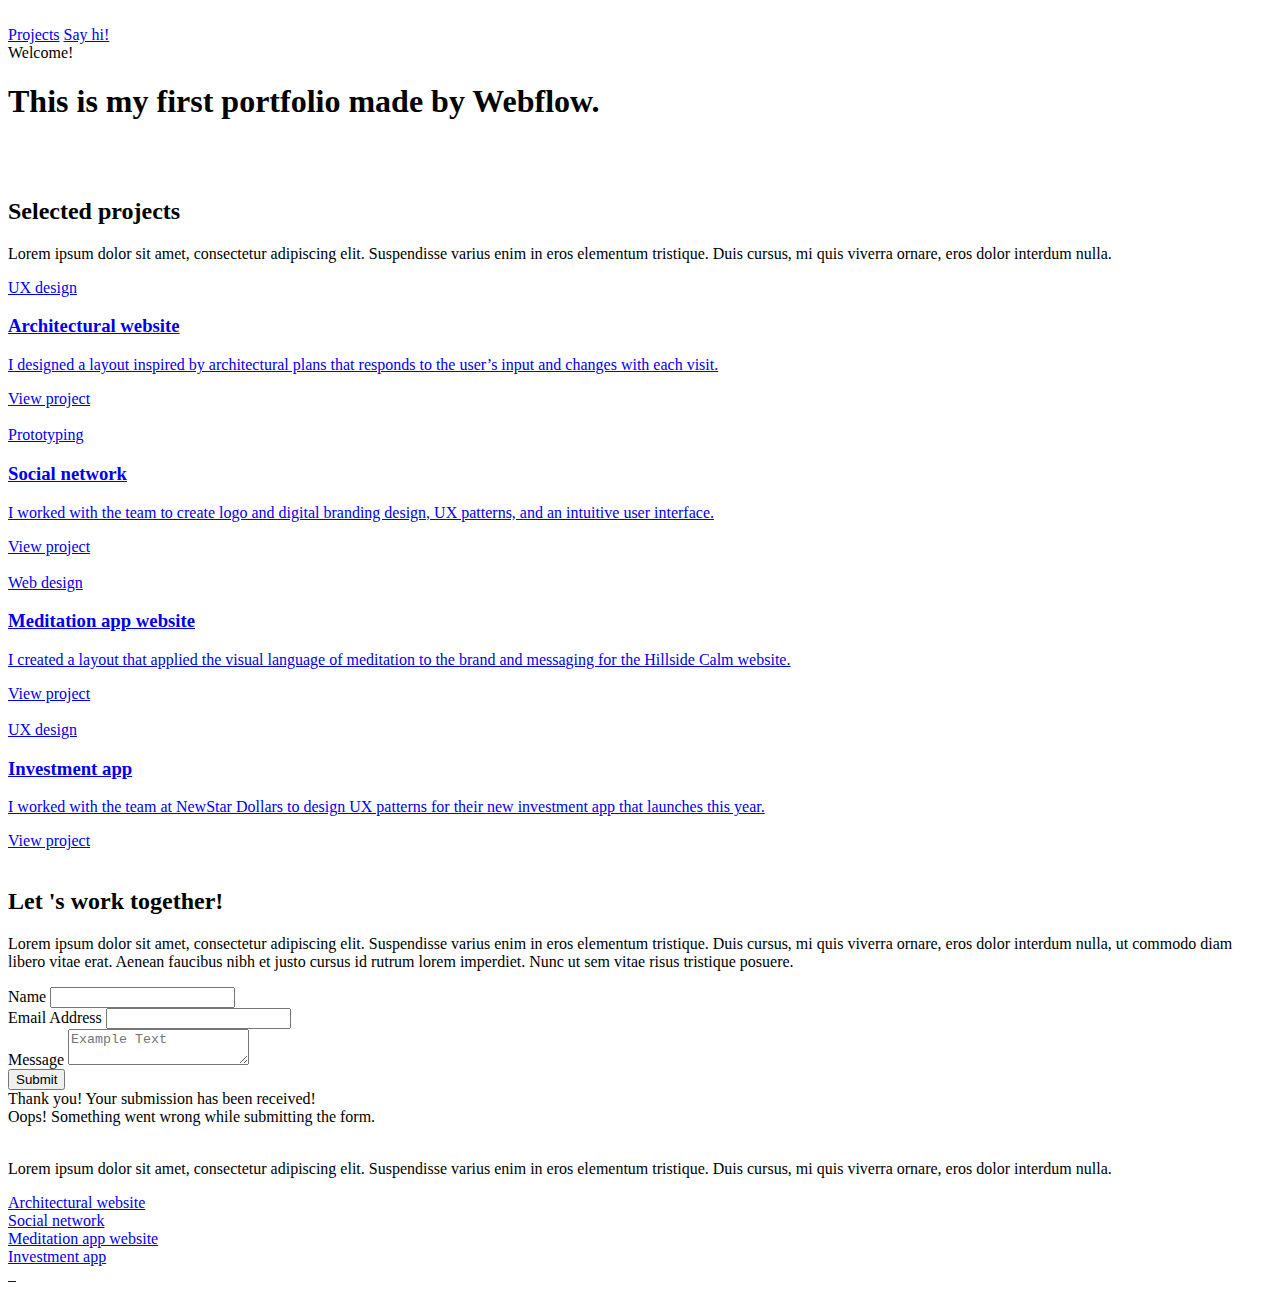
==== public/index.html @ f9d641cd "first commit" ====
<!DOCTYPE html>
<!-- This site was created in Webflow. http://www.webflow.com -->
<!-- Last Published: Mon Apr 04 2022 18:21:02 GMT+0000 (Coordinated Universal Time) -->
<html data-wf-domain="21-day-portfolio-704898.webflow.io" data-wf-page="6244134f34317f687588bbc0" data-wf-site="6244134f34317f781e88bbbf" data-wf-status="1">
    <head>
        <meta charset="utf-8"/>
        <title>21 Day Portfolio</title>
        <meta content="This is a course from webflow university. Follow the course step by step. I really enjoy it!" name="description"/>
        <meta content="Meet me on social media" property="og:title"/>
        <meta content="This is a course from webflow university. Follow the course step by step. I really enjoy it!" property="og:description"/>
        <meta content="https://uploads-ssl.webflow.com/6244134f34317f781e88bbbf/6244138fc3e6aafd647d32f5_Hero-background.jpg" property="og:image"/>
        <meta content="Meet me on social media" property="twitter:title"/>
        <meta content="This is a course from webflow university. Follow the course step by step. I really enjoy it!" property="twitter:description"/>
        <meta content="https://uploads-ssl.webflow.com/6244134f34317f781e88bbbf/6244138fc3e6aafd647d32f5_Hero-background.jpg" property="twitter:image"/>
        <meta property="og:type" content="website"/>
        <meta content="summary_large_image" name="twitter:card"/>
        <meta content="width=device-width, initial-scale=1" name="viewport"/>
        <meta content="Webflow" name="generator"/>
        <link href="/css/styles.css" rel="stylesheet" type="text/css"/>
        <style>
            @media (min-width: 992px) {
                html.w-mod-js:not(.w-mod-ix) [data-w-id="64c4be9e-defa-1576-dc4d-13d8771ddc76"] {
                    opacity:0;
                }
            }
        </style>
        <script src="https://ajax.googleapis.com/ajax/libs/webfont/1.6.26/webfont.js" type="text/javascript"></script>
        <script type="text/javascript">
            WebFont.load({
                google: {
                    families: ["Inter:regular,600", "DM Serif Display:regular"]
                }
            });
        </script>
        <!--[if lt IE 9]><script src="https://cdnjs.cloudflare.com/ajax/libs/html5shiv/3.7.3/html5shiv.min.js" type="text/javascript"></script><![endif]-->
        <script type="text/javascript">
            !function(o, c) {
                var n = c.documentElement
                  , t = " w-mod-";
                n.className += t + "js",
                ("ontouchstart"in o || o.DocumentTouch && c instanceof DocumentTouch) && (n.className += t + "touch")
            }(window, document);
        </script>
        <link href="https://uploads-ssl.webflow.com/img/favicon.ico" rel="shortcut icon" type="image/x-icon"/>
        <link href="https://uploads-ssl.webflow.com/img/webclip.png" rel="apple-touch-icon"/>
        <script src="https://www.google.com/recaptcha/api.js" type="text/javascript"></script>
    </head>
    <body>
        <div data-animation="default" data-collapse="medium" data-duration="400" data-easing="ease" data-easing2="ease" role="banner" class="navbar w-nav">
            <div class="container w-container">
                <a href="#" class="brand w-nav-brand">
                    <img src="https://uploads-ssl.webflow.com/6244134f34317f781e88bbbf/6244138e6c08569d4aad7744_Dark%20logo.svg" loading="lazy" width="217" alt="" class="image-3"/>
                </a>
                <nav role="navigation" class="w-nav-menu">
                    <a href="#" class="nav-link w-nav-link">Projects</a>
                    <a href="#" class="nav-link button w-nav-link">Say hi!</a>
                </nav>
                <div class="menu-button w-nav-button">
                    <div class="w-icon-nav-menu"></div>
                </div>
            </div>
        </div>
        <div class="section wf-section">
            <div class="container w-container">
                <div class="text-block">Welcome!</div>
                <h1 class="heading">This is my first portfolio made by Webflow.</h1>
            </div>
            <div class="hero-camera">
                <div data-w-id="730c3bde-afc6-1e94-e3d4-7207562e941e" style="opacity:0" class="w-layout-grid hero-image-grid">
                    <img src="https://uploads-ssl.webflow.com/6244134f34317f781e88bbbf/6246e8b02a161160a86096e0_Stockholm.jpg" loading="lazy" id="w-node-a625810f-fdd0-abf7-12ef-d1b603b04f49-7588bbc0" sizes="(max-width: 2567px) 100vw, 2567px" srcset="https://uploads-ssl.webflow.com/6244134f34317f781e88bbbf/6246e8b02a161160a86096e0_Stockholm-p-500.jpeg 500w, https://uploads-ssl.webflow.com/6244134f34317f781e88bbbf/6246e8b02a161160a86096e0_Stockholm-p-800.jpeg 800w, https://uploads-ssl.webflow.com/6244134f34317f781e88bbbf/6246e8b02a161160a86096e0_Stockholm-p-1600.jpeg 1600w, https://uploads-ssl.webflow.com/6244134f34317f781e88bbbf/6246e8b02a161160a86096e0_Stockholm.jpg 2567w" alt="" class="hero-image"/>
                    <img src="https://uploads-ssl.webflow.com/6244134f34317f781e88bbbf/6246e8af7d986d7de0883a15_Creative.jpg" loading="lazy" id="w-node-_689d2b1c-d79a-daf3-ef1f-efa37b95be88-7588bbc0" sizes="(max-width: 2567px) 100vw, 2567px" srcset="https://uploads-ssl.webflow.com/6244134f34317f781e88bbbf/6246e8af7d986d7de0883a15_Creative-p-800.jpeg 800w, https://uploads-ssl.webflow.com/6244134f34317f781e88bbbf/6246e8af7d986d7de0883a15_Creative-p-1600.jpeg 1600w, https://uploads-ssl.webflow.com/6244134f34317f781e88bbbf/6246e8af7d986d7de0883a15_Creative-p-2000.jpeg 2000w, https://uploads-ssl.webflow.com/6244134f34317f781e88bbbf/6246e8af7d986d7de0883a15_Creative.jpg 2567w" alt="" class="hero-image"/>
                    <img src="https://uploads-ssl.webflow.com/6244134f34317f781e88bbbf/6246e8af881d2a4d1a1c3a13_In%20the%20wild.jpg" loading="lazy" id="w-node-_9ebd8535-3fc8-19e3-25a2-d6462c2d3640-7588bbc0" sizes="(max-width: 2567px) 100vw, 2567px" srcset="https://uploads-ssl.webflow.com/6244134f34317f781e88bbbf/6246e8af881d2a4d1a1c3a13_In%20the%20wild-p-500.jpeg 500w, https://uploads-ssl.webflow.com/6244134f34317f781e88bbbf/6246e8af881d2a4d1a1c3a13_In%20the%20wild.jpg 2567w" alt="" class="hero-image"/>
                    <img src="https://uploads-ssl.webflow.com/6244134f34317f781e88bbbf/6246e8af4c71969bbe16620f_Photography.jpg" loading="lazy" id="w-node-bf8f1f51-9eec-1013-37e1-6f5e5064af24-7588bbc0" sizes="(max-width: 2567px) 100vw, 2567px" srcset="https://uploads-ssl.webflow.com/6244134f34317f781e88bbbf/6246e8af4c71969bbe16620f_Photography-p-800.jpeg 800w, https://uploads-ssl.webflow.com/6244134f34317f781e88bbbf/6246e8af4c71969bbe16620f_Photography-p-1600.jpeg 1600w, https://uploads-ssl.webflow.com/6244134f34317f781e88bbbf/6246e8af4c71969bbe16620f_Photography-p-2000.jpeg 2000w, https://uploads-ssl.webflow.com/6244134f34317f781e88bbbf/6246e8af4c71969bbe16620f_Photography.jpg 2567w" alt="" class="hero-image bottom"/>
                    <img src="https://uploads-ssl.webflow.com/6244134f34317f781e88bbbf/6246e8b07d986da3f3883a17_Mountain%20escape.jpg" loading="lazy" id="w-node-e73f5fde-83e5-086a-e707-72e2b66b84a0-7588bbc0" sizes="(max-width: 2567px) 100vw, 2567px" srcset="https://uploads-ssl.webflow.com/6244134f34317f781e88bbbf/6246e8b07d986da3f3883a17_Mountain%20escape-p-800.jpeg 800w, https://uploads-ssl.webflow.com/6244134f34317f781e88bbbf/6246e8b07d986da3f3883a17_Mountain%20escape-p-1600.jpeg 1600w, https://uploads-ssl.webflow.com/6244134f34317f781e88bbbf/6246e8b07d986da3f3883a17_Mountain%20escape-p-2000.jpeg 2000w, https://uploads-ssl.webflow.com/6244134f34317f781e88bbbf/6246e8b07d986da3f3883a17_Mountain%20escape.jpg 2567w" alt="" class="hero-image bottom"/>
                    <img src="https://uploads-ssl.webflow.com/6244134f34317f781e88bbbf/6246e8b0d89ad66e08a15166_Buildings.jpg" loading="lazy" id="w-node-e90eb707-994f-c4b4-9574-8dcade2699a0-7588bbc0" sizes="(max-width: 2567px) 100vw, 2567px" srcset="https://uploads-ssl.webflow.com/6244134f34317f781e88bbbf/6246e8b0d89ad66e08a15166_Buildings-p-800.jpeg 800w, https://uploads-ssl.webflow.com/6244134f34317f781e88bbbf/6246e8b0d89ad66e08a15166_Buildings-p-1600.jpeg 1600w, https://uploads-ssl.webflow.com/6244134f34317f781e88bbbf/6246e8b0d89ad66e08a15166_Buildings-p-2000.jpeg 2000w, https://uploads-ssl.webflow.com/6244134f34317f781e88bbbf/6246e8b0d89ad66e08a15166_Buildings.jpg 2567w" alt="" class="hero-image bottom"/>
                </div>
            </div>
            <img src="https://uploads-ssl.webflow.com/6244134f34317f781e88bbbf/6244138fc3e6aafd647d32f5_Hero-background.jpg" loading="lazy" srcset="https://uploads-ssl.webflow.com/6244134f34317f781e88bbbf/6244138fc3e6aafd647d32f5_Hero-background-p-500.jpeg 500w, https://uploads-ssl.webflow.com/6244134f34317f781e88bbbf/6244138fc3e6aafd647d32f5_Hero-background-p-800.jpeg 800w, https://uploads-ssl.webflow.com/6244134f34317f781e88bbbf/6244138fc3e6aafd647d32f5_Hero-background-p-2000.jpeg 2000w, https://uploads-ssl.webflow.com/6244134f34317f781e88bbbf/6244138fc3e6aafd647d32f5_Hero-background-p-2600.jpeg 2600w, https://uploads-ssl.webflow.com/6244134f34317f781e88bbbf/6244138fc3e6aafd647d32f5_Hero-background-p-3200.jpeg 3200w, https://uploads-ssl.webflow.com/6244134f34317f781e88bbbf/6244138fc3e6aafd647d32f5_Hero-background.jpg 3388w" sizes="100vw" alt="" class="original-hero-image"/>
        </div>
        <div class="section wf-section">
            <div class="container w-container">
                <h2 class="secondary-heading">Selected projects</h2>
                <p class="paragraph">Lorem ipsum dolor sit amet, consectetur adipiscing elit. Suspendisse varius enim in eros elementum tristique. Duis cursus, mi quis viverra ornare, eros dolor interdum nulla.</p>
                <div class="w-dyn-list">
                    <div role="list" class="selected-project-list w-dyn-items">
                        <div data-w-id="72c4ea68-680f-0c3b-523d-dea24c21deba" role="listitem" class="collection-item w-dyn-item">
                            <a style="background-color:hsla(6, 85.71%, 42.17%, 1.00)" href="/projects/architectural-website" class="project-details w-inline-block">
                                <div class="project-type-preview">UX design</div>
                                <h3 class="project-name-preview">Architectural website</h3>
                                <p class="project-paragraph-preview">I designed a layout inspired by architectural plans that responds to the user’s input and changes with each visit.</p>
                                <div class="button-text">View project</div>
                            </a>
                            <img src="https://uploads-ssl.webflow.com/624477432f4d7223d1dae76e/62448f90d4e952ab866234c0_5fa30960300dd65b40566a21_Sunset.jpeg" loading="lazy" alt="" class="selected-project-image"/>
                            <img src="https://uploads-ssl.webflow.com/624477432f4d7223d1dae76e/62448f90d4e952ab866234c0_5fa30960300dd65b40566a21_Sunset.jpeg" loading="lazy" data-w-id="64c4be9e-defa-1576-dc4d-13d8771ddc76" alt="" class="selected-project-effect"/>
                        </div>
                        <div data-w-id="72c4ea68-680f-0c3b-523d-dea24c21deba" role="listitem" class="collection-item w-dyn-item">
                            <a style="background-color:hsla(266.28099173553716, 71.22%, 50.13%, 1.00)" href="/projects/social-network" class="project-details w-inline-block">
                                <div class="project-type-preview">Prototyping</div>
                                <h3 class="project-name-preview">Social network</h3>
                                <p class="project-paragraph-preview">I worked with the team to create logo and digital branding design, UX patterns, and an intuitive user interface.</p>
                                <div class="button-text">View project</div>
                            </a>
                            <img src="https://uploads-ssl.webflow.com/624477432f4d7223d1dae76e/62448f8fd4e9529fac623489_5fa308e72f6a6d14babd7b81_Cloud.jpeg" loading="lazy" alt="" class="selected-project-image"/>
                            <img src="https://uploads-ssl.webflow.com/624477432f4d7223d1dae76e/62448f8fd4e9529fac623489_5fa308e72f6a6d14babd7b81_Cloud.jpeg" loading="lazy" data-w-id="64c4be9e-defa-1576-dc4d-13d8771ddc76" alt="" class="selected-project-effect"/>
                        </div>
                        <div data-w-id="72c4ea68-680f-0c3b-523d-dea24c21deba" role="listitem" class="collection-item w-dyn-item">
                            <a style="background-color:hsla(237, 53.95%, 42.64%, 1.00)" href="/projects/meditation-app" class="project-details w-inline-block">
                                <div class="project-type-preview">Web design</div>
                                <h3 class="project-name-preview">Meditation app website</h3>
                                <p class="project-paragraph-preview">I created a layout that applied the visual language of meditation to the brand and messaging for the Hillside Calm website.</p>
                                <div class="button-text">View project</div>
                            </a>
                            <img src="https://uploads-ssl.webflow.com/624477432f4d7223d1dae76e/62448f8dd258e3ef2df1d675_5fa3087f7a7638e3925f0272_Blue-mountains.jpeg" loading="lazy" alt="" class="selected-project-image"/>
                            <img src="https://uploads-ssl.webflow.com/624477432f4d7223d1dae76e/62448f8dd258e3ef2df1d675_5fa3087f7a7638e3925f0272_Blue-mountains.jpeg" loading="lazy" data-w-id="64c4be9e-defa-1576-dc4d-13d8771ddc76" alt="" class="selected-project-effect"/>
                        </div>
                        <div data-w-id="72c4ea68-680f-0c3b-523d-dea24c21deba" role="listitem" class="collection-item w-dyn-item">
                            <a style="background-color:#137298" href="/projects/investment-app" class="project-details w-inline-block">
                                <div class="project-type-preview">UX design</div>
                                <h3 class="project-name-preview">Investment app</h3>
                                <p class="project-paragraph-preview">I worked with the team at NewStar Dollars to design UX patterns for their new investment app that launches this year.</p>
                                <div class="button-text">View project</div>
                            </a>
                            <img src="https://uploads-ssl.webflow.com/624477432f4d7223d1dae76e/62447f1ae7c6700c210aa93b_Blue-rock.jpg" loading="lazy" alt="" class="selected-project-image"/>
                            <img src="https://uploads-ssl.webflow.com/624477432f4d7223d1dae76e/62447f1ae7c6700c210aa93b_Blue-rock.jpg" loading="lazy" data-w-id="64c4be9e-defa-1576-dc4d-13d8771ddc76" alt="" class="selected-project-effect"/>
                        </div>
                    </div>
                </div>
            </div>
        </div>
        <div class="section wf-section">
            <div class="container w-container">
                <div class="w-form">
                    <form id="email-form" name="email-form" data-name="Email Form" method="get" class="form">
                        <h2 class="secondary-heading">Let &#x27;s work together!</h2>
                        <p class="dark-paragraph">Lorem ipsum dolor sit amet, consectetur adipiscing elit. Suspendisse varius enim in eros elementum tristique. Duis cursus, mi quis viverra ornare, eros dolor interdum nulla, ut commodo diam libero vitae erat. Aenean faucibus nibh et justo cursus id rutrum lorem imperdiet. Nunc ut sem vitae risus tristique posuere.</p>
                        <div class="w-layout-grid grid">
                            <div id="w-node-c748c4c6-39e6-6d43-3944-3306492f69f9-492f69f2">
                                <label for="name-2" class="field-label">Name</label>
                                <input type="text" class="w-input" maxlength="256" name="name-2" data-name="Name 2" placeholder="" id="name-2"/>
                            </div>
                            <div>
                                <label for="field-2" class="field-label">Email Address</label>
                                <input type="email" class="w-input" maxlength="256" name="email-2" data-name="Email 2" placeholder="" id="email-2" required=""/>
                            </div>
                        </div>
                        <label for="email-2" class="field-label">Message</label>
                        <textarea placeholder="Example Text" maxlength="5000" id="field-2" name="field-2" data-name="Field 2" class="w-input"></textarea>
                        <div class="recaptcha-wrapper">
                            <div data-sitekey="6LeipTUfAAAAAI7EmpRLPBmC7YJHQO6jggjwXAP0" class="w-form-formrecaptcha recaptcha g-recaptcha g-recaptcha-error g-recaptcha-disabled"></div>
                        </div>
                        <input type="submit" value="Submit" data-wait="Please wait..." class="submit-button w-button"/>
                    </form>
                    <div class="w-form-done">
                        <div>Thank you! Your submission has been received!</div>
                    </div>
                    <div class="w-form-fail">
                        <div>Oops! Something went wrong while submitting the form.</div>
                    </div>
                </div>
            </div>
        </div>
        <div class="section footer wf-section">
            <div class="container w-container">
                <div class="footer-holder">
                    <img src="https://uploads-ssl.webflow.com/6244134f34317f781e88bbbf/6244138e41105ee4b05a1e27_Logo.svg" loading="lazy" width="238" alt="" class="image"/>
                    <p class="paragraph-2">Lorem ipsum dolor sit amet, consectetur adipiscing elit. Suspendisse varius enim in eros elementum tristique. Duis cursus, mi quis viverra ornare, eros dolor interdum nulla.</p>
                    <div class="collection-list-wrapper w-dyn-list">
                        <div role="list" class="collection-list w-dyn-items">
                            <div role="listitem" class="w-dyn-item">
                                <a href="http://www.google.com" class="w-inline-block">
                                    <div class="text-block-2">Architectural website</div>
                                </a>
                            </div>
                            <div role="listitem" class="w-dyn-item">
                                <a href="http://www.google.com" class="w-inline-block">
                                    <div class="text-block-2">Social network</div>
                                </a>
                            </div>
                            <div role="listitem" class="w-dyn-item">
                                <a href="http://www.google.com" class="w-inline-block">
                                    <div class="text-block-2">Meditation app website</div>
                                </a>
                            </div>
                            <div role="listitem" class="w-dyn-item">
                                <a href="http://www.google.com" class="w-inline-block">
                                    <div class="text-block-2">Investment app</div>
                                </a>
                            </div>
                        </div>
                    </div>
                    <div class="social-wrapper">
                        <a href="#" class="social-link w-inline-block">
                            <img src="https://uploads-ssl.webflow.com/6244134f34317f781e88bbbf/6244138e4983707074dd511e_Twitter.svg" loading="lazy" alt=""/>
                        </a>
                        <a href="#" class="social-link w-inline-block">
                            <img src="https://uploads-ssl.webflow.com/6244134f34317f781e88bbbf/6244138e72844292ce7d0255_Instagram.svg" loading="lazy" alt=""/>
                        </a>
                        <a href="#" class="social-link w-inline-block">
                            <img src="https://uploads-ssl.webflow.com/6244134f34317f781e88bbbf/6244138e5563bc78b7ff0e85_LinkedIn.svg" loading="lazy" alt=""/>
                        </a>
                    </div>
                </div>
            </div>
        </div>
        <script src="https://d3e54v103j8qbb.cloudfront.net/js/jquery-3.5.1.min.dc5e7f18c8.js?site=6244134f34317f781e88bbbf" type="text/javascript" integrity="sha256-9/aliU8dGd2tb6OSsuzixeV4y/faTqgFtohetphbbj0=" crossorigin="anonymous"></script>
        <script src="/js/app.js" type="text/javascript"></script>
        <!--[if lte IE 9]><script src="//cdnjs.cloudflare.com/ajax/libs/placeholders/3.0.2/placeholders.min.js"></script><![endif]-->
    </body>
</html>
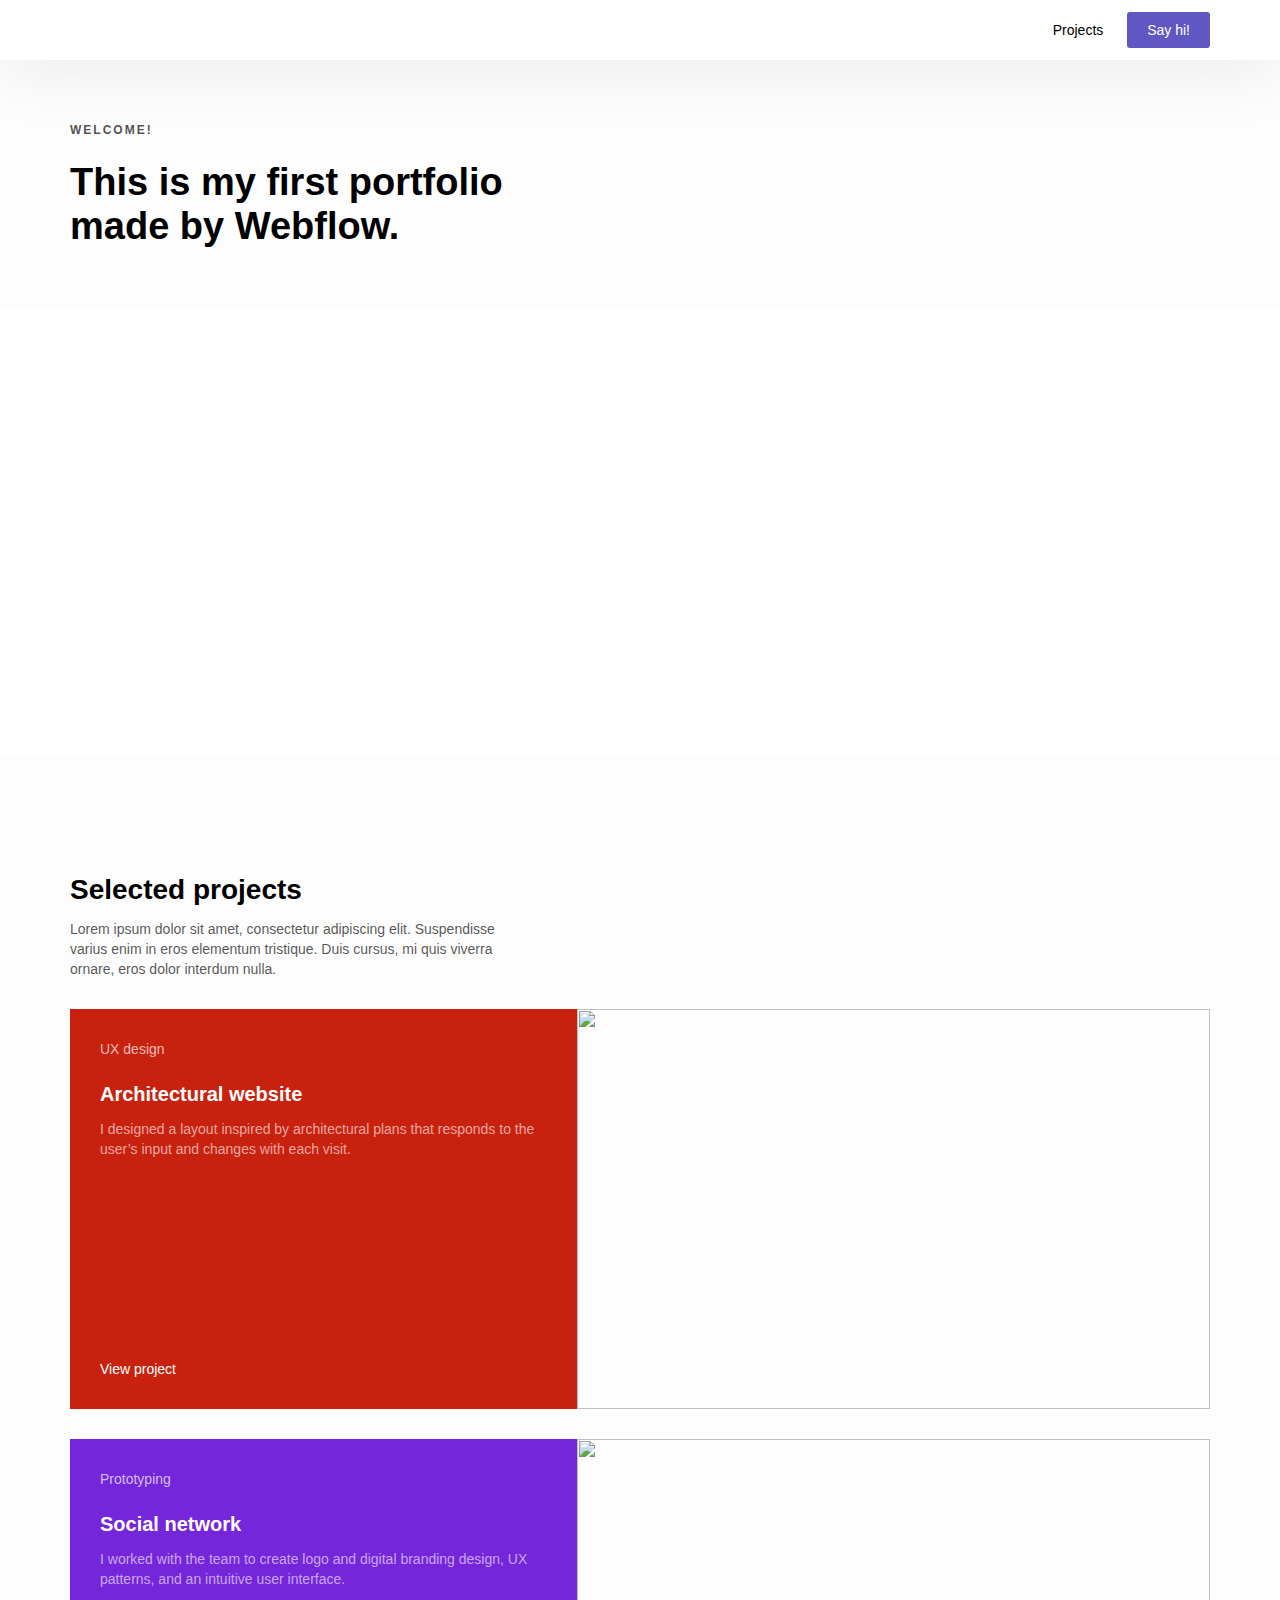
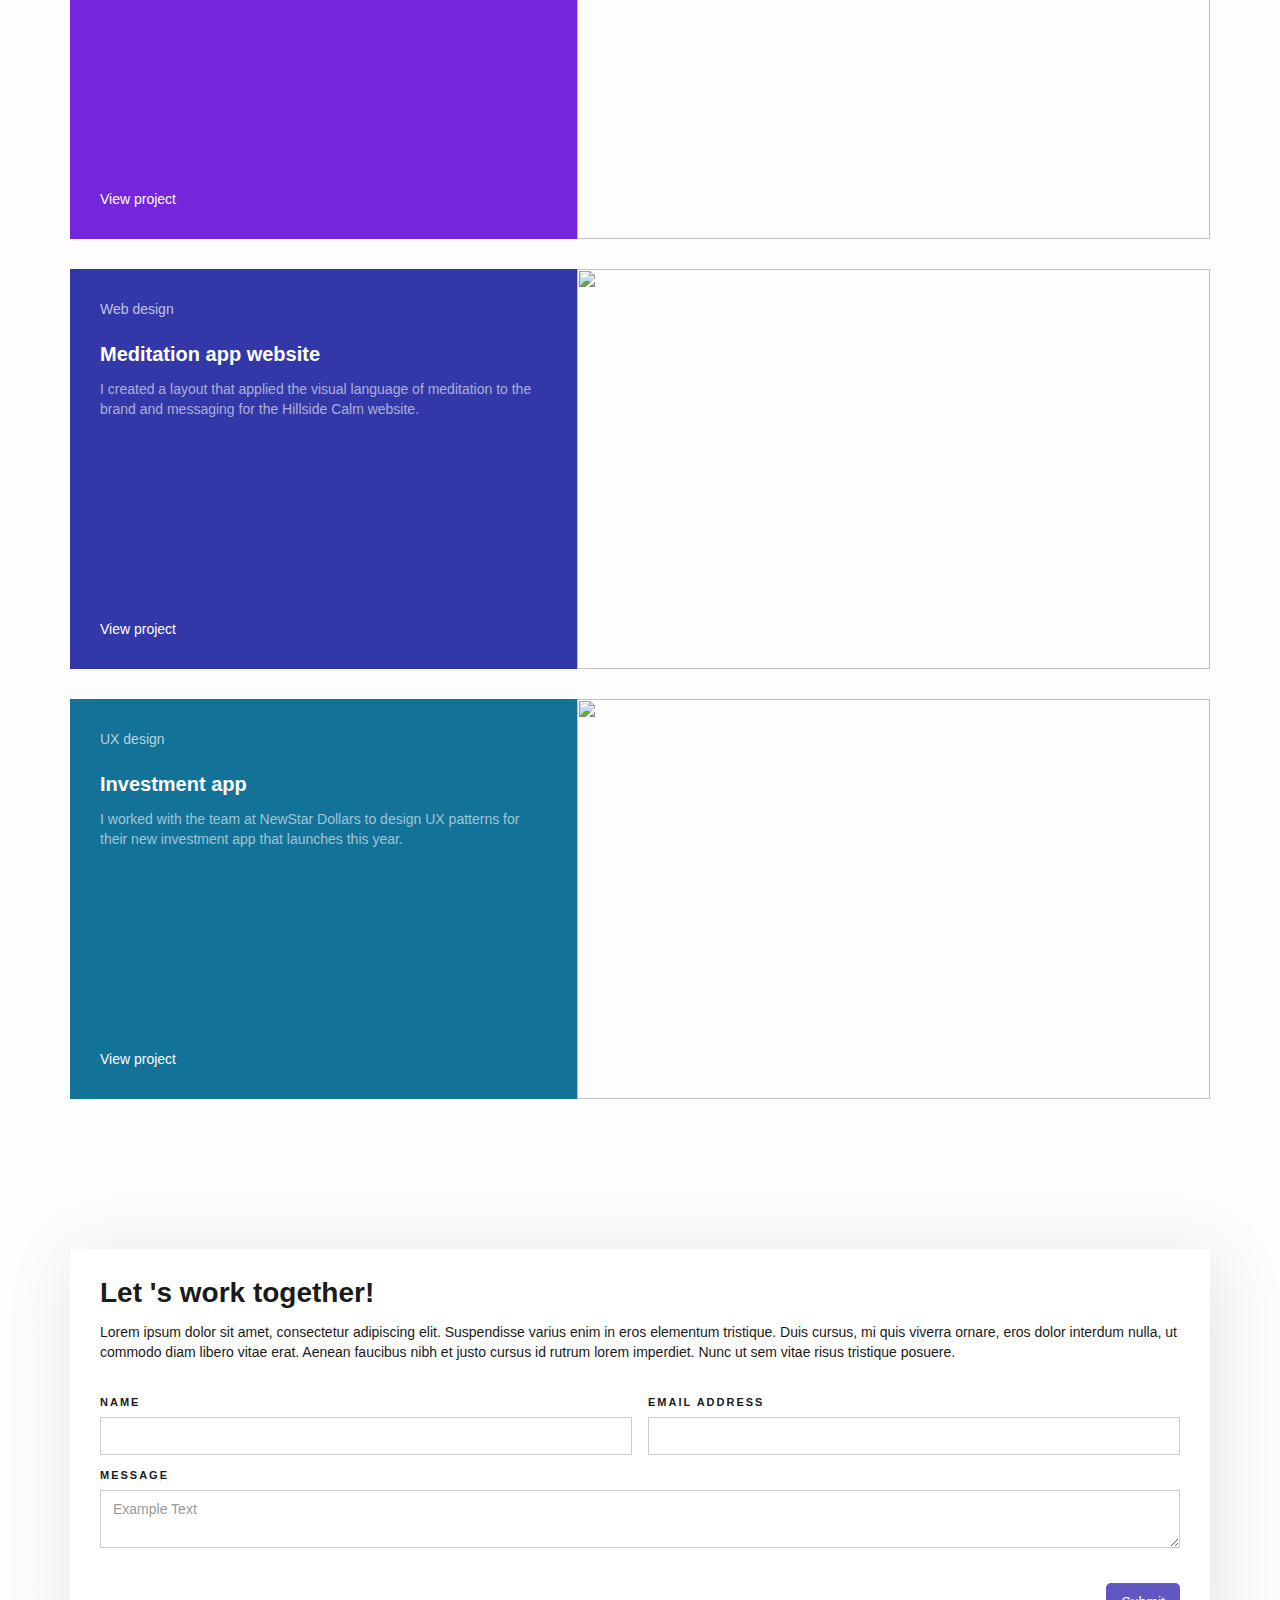
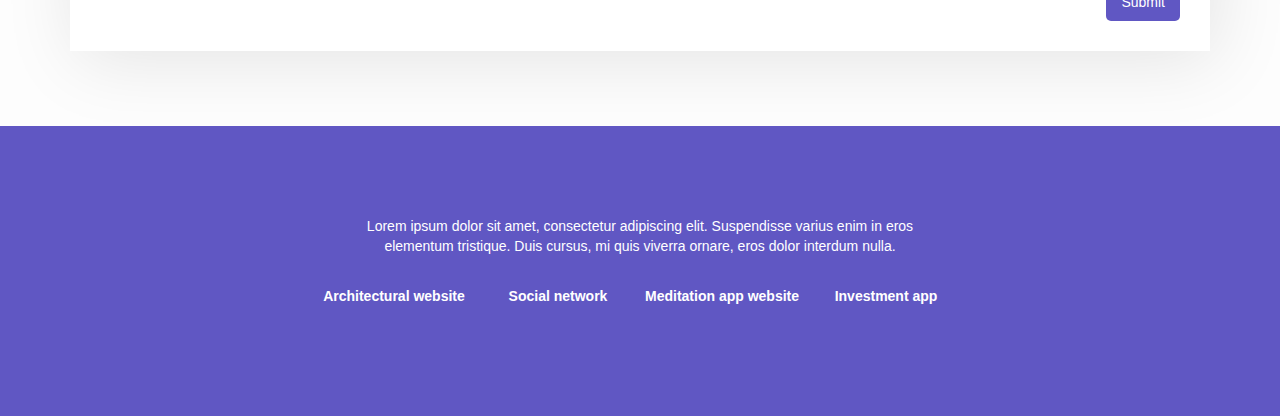
==== commit f44c967c: "adding missing effect" ====
--- a/public/index.html
+++ b/public/index.html
@@ -1,6 +1,4 @@
 <!DOCTYPE html>
-<!-- This site was created in Webflow. http://www.webflow.com -->
-<!-- Last Published: Mon Apr 04 2022 18:21:02 GMT+0000 (Coordinated Universal Time) -->
 <html data-wf-domain="21-day-portfolio-704898.webflow.io" data-wf-page="6244134f34317f687588bbc0" data-wf-site="6244134f34317f781e88bbbf" data-wf-status="1">
     <head>
         <meta charset="utf-8"/>
@@ -16,7 +14,7 @@
         <meta content="summary_large_image" name="twitter:card"/>
         <meta content="width=device-width, initial-scale=1" name="viewport"/>
         <meta content="Webflow" name="generator"/>
-        <link href="/css/styles.css" rel="stylesheet" type="text/css"/>
+        <link href="css/styles.css" rel="stylesheet" type="text/css"/>
         <style>
             @media (min-width: 992px) {
                 html.w-mod-js:not(.w-mod-ix) [data-w-id="64c4be9e-defa-1576-dc4d-13d8771ddc76"] {
@@ -203,7 +201,7 @@
             </div>
         </div>
         <script src="https://d3e54v103j8qbb.cloudfront.net/js/jquery-3.5.1.min.dc5e7f18c8.js?site=6244134f34317f781e88bbbf" type="text/javascript" integrity="sha256-9/aliU8dGd2tb6OSsuzixeV4y/faTqgFtohetphbbj0=" crossorigin="anonymous"></script>
-        <script src="/js/app.js" type="text/javascript"></script>
+        <script src="js/app.js" type="text/javascript"></script>
         <!--[if lte IE 9]><script src="//cdnjs.cloudflare.com/ajax/libs/placeholders/3.0.2/placeholders.min.js"></script><![endif]-->
     </body>
 </html>
--- a/public/css/styles.css
+++ b/public/css/styles.css
@@ -0,0 +1,1154 @@
+/* Generated on: Mon Apr 04 2022 18:21:02 GMT+0000 (Coordinated Universal Time) */
+/* ==========================================================================
+   normalize.css v3.0.3 | MIT License | github.com/necolas/normalize.css 
+   ========================================================================== */
+/*! normalize.css v3.0.3 | MIT License | github.com/necolas/normalize.css */html{font-family:sans-serif;-ms-text-size-adjust:100%;-webkit-text-size-adjust:100%}body{margin:0}article,aside,details,figcaption,figure,footer,header,hgroup,main,menu,nav,section,summary{display:block}audio,canvas,progress,video{display:inline-block;vertical-align:baseline}audio:not([controls]){display:none;height:0}[hidden],template{display:none}a{background-color:transparent}a:active,a:hover{outline:0}abbr[title]{border-bottom:1px dotted}b,strong{font-weight:bold}dfn{font-style:italic}h1{font-size:2em;margin:.67em 0}mark{background:#ff0;color:#000}small{font-size:80%}sub,sup{font-size:75%;line-height:0;position:relative;vertical-align:baseline}sup{top:-0.5em}sub{bottom:-0.25em}img{border:0}svg:not(:root){overflow:hidden}figure{margin:1em 40px}hr{box-sizing:content-box;height:0}pre{overflow:auto}code,kbd,pre,samp{font-family:monospace,monospace;font-size:1em}button,input,optgroup,select,textarea{color:inherit;font:inherit;margin:0}button{overflow:visible}button,select{text-transform:none}button,html input[type="button"],input[type="reset"]{-webkit-appearance:button;cursor:pointer}button[disabled],html input[disabled]{cursor:default}button::-moz-focus-inner,input::-moz-focus-inner{border:0;padding:0}input{line-height:normal}input[type='checkbox'],input[type='radio']{box-sizing:border-box;padding:0}input[type='number']::-webkit-inner-spin-button,input[type='number']::-webkit-outer-spin-button{height:auto}input[type='search']{-webkit-appearance:none}input[type='search']::-webkit-search-cancel-button,input[type='search']::-webkit-search-decoration{-webkit-appearance:none}fieldset{border:1px solid #c0c0c0;margin:0 2px;padding:.35em .625em .75em}legend{border:0;padding:0}textarea{overflow:auto}optgroup{font-weight:bold}table{border-collapse:collapse;border-spacing:0}td,th{padding:0}
+
+/* ==========================================================================
+   Start of base Webflow CSS - If you're looking for some ultra-clean CSS, skip the boilerplate and see the unminified code below.
+   ========================================================================== */
+   @font-face{font-family:'webflow-icons';src:url("[data-uri]") format('truetype');font-weight:normal;font-style:normal}[class^="w-icon-"],[class*=" w-icon-"]{font-family:'webflow-icons' !important;speak:none;font-style:normal;font-weight:normal;font-variant:normal;text-transform:none;line-height:1;-webkit-font-smoothing:antialiased;-moz-osx-font-smoothing:grayscale}.w-icon-slider-right:before{content:"\e600"}.w-icon-slider-left:before{content:"\e601"}.w-icon-nav-menu:before{content:"\e602"}.w-icon-arrow-down:before,.w-icon-dropdown-toggle:before{content:"\e603"}.w-icon-file-upload-remove:before{content:"\e900"}.w-icon-file-upload-icon:before{content:"\e903"}*{-webkit-box-sizing:border-box;-moz-box-sizing:border-box;box-sizing:border-box}html{height:100%}body{margin:0;min-height:100%;background-color:#fff;font-family:Arial,sans-serif;font-size:14px;line-height:20px;color:#333}img{max-width:100%;vertical-align:middle;display:inline-block}html.w-mod-touch *{background-attachment:scroll !important}.w-block{display:block}.w-inline-block{max-width:100%;display:inline-block}.w-clearfix:before,.w-clearfix:after{content:" ";display:table;grid-column-start:1;grid-row-start:1;grid-column-end:2;grid-row-end:2}.w-clearfix:after{clear:both}.w-hidden{display:none}.w-button{display:inline-block;padding:9px 15px;background-color:#3898EC;color:white;border:0;line-height:inherit;text-decoration:none;cursor:pointer;border-radius:0}input.w-button{-webkit-appearance:button}html[data-w-dynpage] [data-w-cloak]{color:transparent !important}.w-webflow-badge,.w-webflow-badge *{position:static;left:auto;top:auto;right:auto;bottom:auto;z-index:auto;display:block;visibility:visible;overflow:visible;overflow-x:visible;overflow-y:visible;box-sizing:border-box;width:auto;height:auto;max-height:none;max-width:none;min-height:0;min-width:0;margin:0;padding:0;float:none;clear:none;border:0 none transparent;border-radius:0;background:none;background-image:none;background-position:0 0;background-size:auto auto;background-repeat:repeat;background-origin:padding-box;background-clip:border-box;background-attachment:scroll;background-color:transparent;box-shadow:none;opacity:1;transform:none;transition:none;direction:ltr;font-family:inherit;font-weight:inherit;color:inherit;font-size:inherit;line-height:inherit;font-style:inherit;font-variant:inherit;text-align:inherit;letter-spacing:inherit;text-decoration:inherit;text-indent:0;text-transform:inherit;list-style-type:disc;text-shadow:none;font-smoothing:auto;vertical-align:baseline;cursor:inherit;white-space:inherit;word-break:normal;word-spacing:normal;word-wrap:normal}.w-webflow-badge{position:fixed !important;display:inline-block !important;visibility:visible !important;z-index:2147483647 !important;top:auto !important;right:12px !important;bottom:12px !important;left:auto !important;color:#AAADB0 !important;background-color:#fff !important;border-radius:3px !important;padding:6px 8px 6px 6px !important;font-size:12px !important;opacity:1 !important;line-height:14px !important;text-decoration:none !important;transform:none !important;margin:0 !important;width:auto !important;height:auto !important;overflow:visible !important;white-space:nowrap;box-shadow:0 0 0 1px rgba(0,0,0,0.1),0 1px 3px rgba(0,0,0,0.1);cursor:pointer}.w-webflow-badge>img{display:inline-block !important;visibility:visible !important;opacity:1 !important;vertical-align:middle !important}h1,h2,h3,h4,h5,h6{font-weight:bold;margin-bottom:10px}h1{font-size:38px;line-height:44px;margin-top:20px}h2{font-size:32px;line-height:36px;margin-top:20px}h3{font-size:24px;line-height:30px;margin-top:20px}h4{font-size:18px;line-height:24px;margin-top:10px}h5{font-size:14px;line-height:20px;margin-top:10px}h6{font-size:12px;line-height:18px;margin-top:10px}p{margin-top:0;margin-bottom:10px}blockquote{margin:0 0 10px 0;padding:10px 20px;border-left:5px solid #E2E2E2;font-size:18px;line-height:22px}figure{margin:0;margin-bottom:10px}figcaption{margin-top:5px;text-align:center}ul,ol{margin-top:0;margin-bottom:10px;padding-left:40px}.w-list-unstyled{padding-left:0;list-style:none}.w-embed:before,.w-embed:after{content:" ";display:table;grid-column-start:1;grid-row-start:1;grid-column-end:2;grid-row-end:2}.w-embed:after{clear:both}.w-video{width:100%;position:relative;padding:0}.w-video iframe,.w-video object,.w-video embed{position:absolute;top:0;left:0;width:100%;height:100%;border:none}fieldset{padding:0;margin:0;border:0}button,html input[type='button'],input[type='reset']{border:0;cursor:pointer;-webkit-appearance:button}.w-form{margin:0 0 15px}.w-form-done{display:none;padding:20px;text-align:center;background-color:#dddddd}.w-form-fail{display:none;margin-top:10px;padding:10px;background-color:#ffdede}label{display:block;margin-bottom:5px;font-weight:bold}.w-input,.w-select{display:block;width:100%;height:38px;padding:8px 12px;margin-bottom:10px;font-size:14px;line-height:1.42857143;color:#333333;vertical-align:middle;background-color:#ffffff;border:1px solid #cccccc}.w-input:-moz-placeholder,.w-select:-moz-placeholder{color:#999}.w-input::-moz-placeholder,.w-select::-moz-placeholder{color:#999;opacity:1}.w-input:-ms-input-placeholder,.w-select:-ms-input-placeholder{color:#999}.w-input::-webkit-input-placeholder,.w-select::-webkit-input-placeholder{color:#999}.w-input:focus,.w-select:focus{border-color:#3898EC;outline:0}.w-input[disabled],.w-select[disabled],.w-input[readonly],.w-select[readonly],fieldset[disabled] .w-input,fieldset[disabled] .w-select{cursor:not-allowed;background-color:#eeeeee}textarea.w-input,textarea.w-select{height:auto}.w-select{background-color:#f3f3f3}.w-select[multiple]{height:auto}.w-form-label{display:inline-block;cursor:pointer;font-weight:normal;margin-bottom:0}.w-radio{display:block;margin-bottom:5px;padding-left:20px}.w-radio:before,.w-radio:after{content:" ";display:table;grid-column-start:1;grid-row-start:1;grid-column-end:2;grid-row-end:2}.w-radio:after{clear:both}.w-radio-input{margin:4px 0 0;margin-top:1px \9;line-height:normal;float:left;margin-left:-20px}.w-radio-input{margin-top:3px}.w-file-upload{display:block;margin-bottom:10px}.w-file-upload-input{width:.1px;height:.1px;opacity:0;overflow:hidden;position:absolute;z-index:-100}.w-file-upload-default,.w-file-upload-uploading,.w-file-upload-success{display:inline-block;color:#333333}.w-file-upload-error{display:block;margin-top:10px}.w-file-upload-default.w-hidden,.w-file-upload-uploading.w-hidden,.w-file-upload-error.w-hidden,.w-file-upload-success.w-hidden{display:none}.w-file-upload-uploading-btn{display:flex;font-size:14px;font-weight:normal;cursor:pointer;margin:0;padding:8px 12px;border:1px solid #cccccc;background-color:#fafafa}.w-file-upload-file{display:flex;flex-grow:1;justify-content:space-between;margin:0;padding:8px 9px 8px 11px;border:1px solid #cccccc;background-color:#fafafa}.w-file-upload-file-name{font-size:14px;font-weight:normal;display:block}.w-file-remove-link{margin-top:3px;margin-left:10px;width:auto;height:auto;padding:3px;display:block;cursor:pointer}.w-icon-file-upload-remove{margin:auto;font-size:10px}.w-file-upload-error-msg{display:inline-block;color:#ea384c;padding:2px 0}.w-file-upload-info{display:inline-block;line-height:38px;padding:0 12px}.w-file-upload-label{display:inline-block;font-size:14px;font-weight:normal;cursor:pointer;margin:0;padding:8px 12px;border:1px solid #cccccc;background-color:#fafafa}.w-icon-file-upload-icon,.w-icon-file-upload-uploading{display:inline-block;margin-right:8px;width:20px}.w-icon-file-upload-uploading{height:20px}.w-container{margin-left:auto;margin-right:auto;max-width:940px}.w-container:before,.w-container:after{content:" ";display:table;grid-column-start:1;grid-row-start:1;grid-column-end:2;grid-row-end:2}.w-container:after{clear:both}.w-container .w-row{margin-left:-10px;margin-right:-10px}.w-row:before,.w-row:after{content:" ";display:table;grid-column-start:1;grid-row-start:1;grid-column-end:2;grid-row-end:2}.w-row:after{clear:both}.w-row .w-row{margin-left:0;margin-right:0}.w-col{position:relative;float:left;width:100%;min-height:1px;padding-left:10px;padding-right:10px}.w-col .w-col{padding-left:0;padding-right:0}.w-col-1{width:8.33333333%}.w-col-2{width:16.66666667%}.w-col-3{width:25%}.w-col-4{width:33.33333333%}.w-col-5{width:41.66666667%}.w-col-6{width:50%}.w-col-7{width:58.33333333%}.w-col-8{width:66.66666667%}.w-col-9{width:75%}.w-col-10{width:83.33333333%}.w-col-11{width:91.66666667%}.w-col-12{width:100%}.w-hidden-main{display:none !important}@media screen and (max-width:991px){.w-container{max-width:728px}.w-hidden-main{display:inherit !important}.w-hidden-medium{display:none !important}.w-col-medium-1{width:8.33333333%}.w-col-medium-2{width:16.66666667%}.w-col-medium-3{width:25%}.w-col-medium-4{width:33.33333333%}.w-col-medium-5{width:41.66666667%}.w-col-medium-6{width:50%}.w-col-medium-7{width:58.33333333%}.w-col-medium-8{width:66.66666667%}.w-col-medium-9{width:75%}.w-col-medium-10{width:83.33333333%}.w-col-medium-11{width:91.66666667%}.w-col-medium-12{width:100%}.w-col-stack{width:100%;left:auto;right:auto}}@media screen and (max-width:767px){.w-hidden-main{display:inherit !important}.w-hidden-medium{display:inherit !important}.w-hidden-small{display:none !important}.w-row,.w-container .w-row{margin-left:0;margin-right:0}.w-col{width:100%;left:auto;right:auto}.w-col-small-1{width:8.33333333%}.w-col-small-2{width:16.66666667%}.w-col-small-3{width:25%}.w-col-small-4{width:33.33333333%}.w-col-small-5{width:41.66666667%}.w-col-small-6{width:50%}.w-col-small-7{width:58.33333333%}.w-col-small-8{width:66.66666667%}.w-col-small-9{width:75%}.w-col-small-10{width:83.33333333%}.w-col-small-11{width:91.66666667%}.w-col-small-12{width:100%}}@media screen and (max-width:479px){.w-container{max-width:none}.w-hidden-main{display:inherit !important}.w-hidden-medium{display:inherit !important}.w-hidden-small{display:inherit !important}.w-hidden-tiny{display:none !important}.w-col{width:100%}.w-col-tiny-1{width:8.33333333%}.w-col-tiny-2{width:16.66666667%}.w-col-tiny-3{width:25%}.w-col-tiny-4{width:33.33333333%}.w-col-tiny-5{width:41.66666667%}.w-col-tiny-6{width:50%}.w-col-tiny-7{width:58.33333333%}.w-col-tiny-8{width:66.66666667%}.w-col-tiny-9{width:75%}.w-col-tiny-10{width:83.33333333%}.w-col-tiny-11{width:91.66666667%}.w-col-tiny-12{width:100%}}.w-widget{position:relative}.w-widget-map{width:100%;height:400px}.w-widget-map label{width:auto;display:inline}.w-widget-map img{max-width:inherit}.w-widget-map .gm-style-iw{text-align:center}.w-widget-map .gm-style-iw>button{display:none !important}.w-widget-twitter{overflow:hidden}.w-widget-twitter-count-shim{display:inline-block;vertical-align:top;position:relative;width:28px;height:20px;text-align:center;background:white;border:#758696 solid 1px;border-radius:3px}.w-widget-twitter-count-shim *{pointer-events:none;-webkit-user-select:none;-moz-user-select:none;-ms-user-select:none;user-select:none}.w-widget-twitter-count-shim .w-widget-twitter-count-inner{position:relative;font-size:15px;line-height:12px;text-align:center;color:#999;font-family:serif}.w-widget-twitter-count-shim .w-widget-twitter-count-clear{position:relative;display:block}.w-widget-twitter-count-shim.w--large{width:36px;height:28px}.w-widget-twitter-count-shim.w--large .w-widget-twitter-count-inner{font-size:18px;line-height:18px}.w-widget-twitter-count-shim:not(.w--vertical){margin-left:5px;margin-right:8px}.w-widget-twitter-count-shim:not(.w--vertical).w--large{margin-left:6px}.w-widget-twitter-count-shim:not(.w--vertical):before,.w-widget-twitter-count-shim:not(.w--vertical):after{top:50%;left:0;border:solid transparent;content:" ";height:0;width:0;position:absolute;pointer-events:none}.w-widget-twitter-count-shim:not(.w--vertical):before{border-color:rgba(117,134,150,0);border-right-color:#5d6c7b;border-width:4px;margin-left:-9px;margin-top:-4px}.w-widget-twitter-count-shim:not(.w--vertical).w--large:before{border-width:5px;margin-left:-10px;margin-top:-5px}.w-widget-twitter-count-shim:not(.w--vertical):after{border-color:rgba(255,255,255,0);border-right-color:white;border-width:4px;margin-left:-8px;margin-top:-4px}.w-widget-twitter-count-shim:not(.w--vertical).w--large:after{border-width:5px;margin-left:-9px;margin-top:-5px}.w-widget-twitter-count-shim.w--vertical{width:61px;height:33px;margin-bottom:8px}.w-widget-twitter-count-shim.w--vertical:before,.w-widget-twitter-count-shim.w--vertical:after{top:100%;left:50%;border:solid transparent;content:" ";height:0;width:0;position:absolute;pointer-events:none}.w-widget-twitter-count-shim.w--vertical:before{border-color:rgba(117,134,150,0);border-top-color:#5d6c7b;border-width:5px;margin-left:-5px}.w-widget-twitter-count-shim.w--vertical:after{border-color:rgba(255,255,255,0);border-top-color:white;border-width:4px;margin-left:-4px}.w-widget-twitter-count-shim.w--vertical .w-widget-twitter-count-inner{font-size:18px;line-height:22px}.w-widget-twitter-count-shim.w--vertical.w--large{width:76px}.w-background-video{position:relative;overflow:hidden;height:500px;color:white}.w-background-video>video{background-size:cover;background-position:50% 50%;position:absolute;margin:auto;width:100%;height:100%;right:-100%;bottom:-100%;top:-100%;left:-100%;object-fit:cover;z-index:-100}.w-background-video>video::-webkit-media-controls-start-playback-button{display:none !important;-webkit-appearance:none}.w-slider{position:relative;height:300px;text-align:center;background:#dddddd;clear:both;-webkit-tap-highlight-color:rgba(0,0,0,0);tap-highlight-color:rgba(0,0,0,0)}.w-slider-mask{position:relative;display:block;overflow:hidden;z-index:1;left:0;right:0;height:100%;white-space:nowrap}.w-slide{position:relative;display:inline-block;vertical-align:top;width:100%;height:100%;white-space:normal;text-align:left}.w-slider-nav{position:absolute;z-index:2;top:auto;right:0;bottom:0;left:0;margin:auto;padding-top:10px;height:40px;text-align:center;-webkit-tap-highlight-color:rgba(0,0,0,0);tap-highlight-color:rgba(0,0,0,0)}.w-slider-nav.w-round>div{border-radius:100%}.w-slider-nav.w-num>div{width:auto;height:auto;padding:.2em .5em;font-size:inherit;line-height:inherit}.w-slider-nav.w-shadow>div{box-shadow:0 0 3px rgba(51,51,51,0.4)}.w-slider-nav-invert{color:#fff}.w-slider-nav-invert>div{background-color:rgba(34,34,34,0.4)}.w-slider-nav-invert>div.w-active{background-color:#222}.w-slider-dot{position:relative;display:inline-block;width:1em;height:1em;background-color:rgba(255,255,255,0.4);cursor:pointer;margin:0 3px .5em;transition:background-color 100ms,color 100ms}.w-slider-dot.w-active{background-color:#fff}.w-slider-dot:focus{outline:none;box-shadow:0 0 0 2px #fff}.w-slider-dot:focus.w-active{box-shadow:none}.w-slider-arrow-left,.w-slider-arrow-right{position:absolute;width:80px;top:0;right:0;bottom:0;left:0;margin:auto;cursor:pointer;overflow:hidden;color:white;font-size:40px;-webkit-tap-highlight-color:rgba(0,0,0,0);tap-highlight-color:rgba(0,0,0,0);-webkit-user-select:none;-moz-user-select:none;-ms-user-select:none;user-select:none}.w-slider-arrow-left [class^='w-icon-'],.w-slider-arrow-right [class^='w-icon-'],.w-slider-arrow-left [class*=' w-icon-'],.w-slider-arrow-right [class*=' w-icon-']{position:absolute}.w-slider-arrow-left:focus,.w-slider-arrow-right:focus{outline:0}.w-slider-arrow-left{z-index:3;right:auto}.w-slider-arrow-right{z-index:4;left:auto}.w-icon-slider-left,.w-icon-slider-right{top:0;right:0;bottom:0;left:0;margin:auto;width:1em;height:1em}.w-slider-aria-label{border:0;clip:rect(0 0 0 0);height:1px;margin:-1px;overflow:hidden;padding:0;position:absolute;width:1px}.w-slider-force-show{display:block !important}.w-dropdown{display:inline-block;position:relative;text-align:left;margin-left:auto;margin-right:auto;z-index:900}.w-dropdown-btn,.w-dropdown-toggle,.w-dropdown-link{position:relative;vertical-align:top;text-decoration:none;color:#222222;padding:20px;text-align:left;margin-left:auto;margin-right:auto;white-space:nowrap}.w-dropdown-toggle{-webkit-user-select:none;-moz-user-select:none;-ms-user-select:none;user-select:none;display:inline-block;cursor:pointer;padding-right:40px}.w-dropdown-toggle:focus{outline:0}.w-icon-dropdown-toggle{position:absolute;top:0;right:0;bottom:0;margin:auto;margin-right:20px;width:1em;height:1em}.w-dropdown-list{position:absolute;background:#dddddd;display:none;min-width:100%}.w-dropdown-list.w--open{display:block}.w-dropdown-link{padding:10px 20px;display:block;color:#222222}.w-dropdown-link.w--current{color:#0082f3}.w-dropdown-link:focus{outline:0}@media screen and (max-width:767px){.w-nav-brand{padding-left:10px}}.w-lightbox-backdrop{color:#000;cursor:auto;font-family:serif;font-size:medium;font-style:normal;font-variant:normal;font-weight:normal;letter-spacing:normal;line-height:normal;list-style:disc;text-align:start;text-indent:0;text-shadow:none;text-transform:none;visibility:visible;white-space:normal;word-break:normal;word-spacing:normal;word-wrap:normal;position:fixed;top:0;right:0;bottom:0;left:0;color:#fff;font-family:"Helvetica Neue",Helvetica,Ubuntu,"Segoe UI",Verdana,sans-serif;font-size:17px;line-height:1.2;font-weight:300;text-align:center;background:rgba(0,0,0,0.9);z-index:2000;outline:0;opacity:0;-webkit-user-select:none;-moz-user-select:none;-ms-user-select:none;-webkit-tap-highlight-color:transparent;-webkit-transform:translate(0, 0)}.w-lightbox-backdrop,.w-lightbox-container{height:100%;overflow:auto;-webkit-overflow-scrolling:touch}.w-lightbox-content{position:relative;height:100vh;overflow:hidden}.w-lightbox-view{position:absolute;width:100vw;height:100vh;opacity:0}.w-lightbox-view:before{content:"";height:100vh}.w-lightbox-group,.w-lightbox-group .w-lightbox-view,.w-lightbox-group .w-lightbox-view:before{height:86vh}.w-lightbox-frame,.w-lightbox-view:before{display:inline-block;vertical-align:middle}.w-lightbox-figure{position:relative;margin:0}.w-lightbox-group .w-lightbox-figure{cursor:pointer}.w-lightbox-img{width:auto;height:auto;max-width:none}.w-lightbox-image{display:block;float:none;max-width:100vw;max-height:100vh}.w-lightbox-group .w-lightbox-image{max-height:86vh}.w-lightbox-caption{position:absolute;right:0;bottom:0;left:0;padding:.5em 1em;background:rgba(0,0,0,0.4);text-align:left;text-overflow:ellipsis;white-space:nowrap;overflow:hidden}.w-lightbox-embed{position:absolute;top:0;right:0;bottom:0;left:0;width:100%;height:100%}.w-lightbox-control{position:absolute;top:0;width:4em;background-size:24px;background-repeat:no-repeat;background-position:center;cursor:pointer;-webkit-transition:all .3s;transition:all .3s}.w-lightbox-left{display:none;bottom:0;left:0;background-image:url("[data-uri]")}.w-lightbox-right{display:none;right:0;bottom:0;background-image:url("[data-uri]")}.w-lightbox-close{right:0;height:2.6em;background-image:url("[data-uri]");background-size:18px}.w-lightbox-strip{position:absolute;bottom:0;left:0;right:0;padding:0 1vh;line-height:0;white-space:nowrap;overflow-x:auto;overflow-y:hidden}.w-lightbox-item{display:inline-block;width:10vh;padding:2vh 1vh;box-sizing:content-box;cursor:pointer;-webkit-transform:translate3d(0, 0, 0)}.w-lightbox-active{opacity:.3}.w-lightbox-thumbnail{position:relative;height:10vh;background:#222;overflow:hidden}.w-lightbox-thumbnail-image{position:absolute;top:0;left:0}.w-lightbox-thumbnail .w-lightbox-tall{top:50%;width:100%;-webkit-transform:translate(0, -50%);-ms-transform:translate(0, -50%);transform:translate(0, -50%)}.w-lightbox-thumbnail .w-lightbox-wide{left:50%;height:100%;-webkit-transform:translate(-50%, 0);-ms-transform:translate(-50%, 0);transform:translate(-50%, 0)}.w-lightbox-spinner{position:absolute;top:50%;left:50%;box-sizing:border-box;width:40px;height:40px;margin-top:-20px;margin-left:-20px;border:5px solid rgba(0,0,0,0.4);border-radius:50%;-webkit-animation:spin .8s infinite linear;animation:spin .8s infinite linear}.w-lightbox-spinner:after{content:"";position:absolute;top:-4px;right:-4px;bottom:-4px;left:-4px;border:3px solid transparent;border-bottom-color:#fff;border-radius:50%}.w-lightbox-hide{display:none}.w-lightbox-noscroll{overflow:hidden}@media (min-width:768px){.w-lightbox-content{height:96vh;margin-top:2vh}.w-lightbox-view,.w-lightbox-view:before{height:96vh}.w-lightbox-group,.w-lightbox-group .w-lightbox-view,.w-lightbox-group .w-lightbox-view:before{height:84vh}.w-lightbox-image{max-width:96vw;max-height:96vh}.w-lightbox-group .w-lightbox-image{max-width:82.3vw;max-height:84vh}.w-lightbox-left,.w-lightbox-right{display:block;opacity:.5}.w-lightbox-close{opacity:.8}.w-lightbox-control:hover{opacity:1}}.w-lightbox-inactive,.w-lightbox-inactive:hover{opacity:0}.w-richtext:before,.w-richtext:after{content:" ";display:table;grid-column-start:1;grid-row-start:1;grid-column-end:2;grid-row-end:2}.w-richtext:after{clear:both}.w-richtext[contenteditable="true"]:before,.w-richtext[contenteditable="true"]:after{white-space:initial}.w-richtext ol,.w-richtext ul{overflow:hidden}.w-richtext .w-richtext-figure-selected.w-richtext-figure-type-video div:after,.w-richtext .w-richtext-figure-selected[data-rt-type="video"] div:after{outline:2px solid #2895f7}.w-richtext .w-richtext-figure-selected.w-richtext-figure-type-image div,.w-richtext .w-richtext-figure-selected[data-rt-type="image"] div{outline:2px solid #2895f7}.w-richtext figure.w-richtext-figure-type-video>div:after,.w-richtext figure[data-rt-type="video"]>div:after{content:'';position:absolute;display:none;left:0;top:0;right:0;bottom:0}.w-richtext figure{position:relative;max-width:60%}.w-richtext figure>div:before{cursor:default !important}.w-richtext figure img{width:100%}.w-richtext figure figcaption.w-richtext-figcaption-placeholder{opacity:.6}.w-richtext figure div{font-size:0;color:transparent}.w-richtext figure.w-richtext-figure-type-image,.w-richtext figure[data-rt-type="image"]{display:table}.w-richtext figure.w-richtext-figure-type-image>div,.w-richtext figure[data-rt-type="image"]>div{display:inline-block}.w-richtext figure.w-richtext-figure-type-image>figcaption,.w-richtext figure[data-rt-type="image"]>figcaption{display:table-caption;caption-side:bottom}.w-richtext figure.w-richtext-figure-type-video,.w-richtext figure[data-rt-type="video"]{width:60%;height:0}.w-richtext figure.w-richtext-figure-type-video iframe,.w-richtext figure[data-rt-type="video"] iframe{position:absolute;top:0;left:0;width:100%;height:100%}.w-richtext figure.w-richtext-figure-type-video>div,.w-richtext figure[data-rt-type="video"]>div{width:100%}.w-richtext figure.w-richtext-align-center{margin-right:auto;margin-left:auto;clear:both}.w-richtext figure.w-richtext-align-center.w-richtext-figure-type-image>div,.w-richtext figure.w-richtext-align-center[data-rt-type="image"]>div{max-width:100%}.w-richtext figure.w-richtext-align-normal{clear:both}.w-richtext figure.w-richtext-align-fullwidth{width:100%;max-width:100%;text-align:center;clear:both;display:block;margin-right:auto;margin-left:auto}.w-richtext figure.w-richtext-align-fullwidth>div{display:inline-block;padding-bottom:inherit}.w-richtext figure.w-richtext-align-fullwidth>figcaption{display:block}.w-richtext figure.w-richtext-align-floatleft{float:left;margin-right:15px;clear:none}.w-richtext figure.w-richtext-align-floatright{float:right;margin-left:15px;clear:none}.w-nav{position:relative;background:#dddddd;z-index:1000}.w-nav:before,.w-nav:after{content:" ";display:table;grid-column-start:1;grid-row-start:1;grid-column-end:2;grid-row-end:2}.w-nav:after{clear:both}.w-nav-brand{position:relative;float:left;text-decoration:none;color:#333333}.w-nav-link{position:relative;display:inline-block;vertical-align:top;text-decoration:none;color:#222222;padding:20px;text-align:left;margin-left:auto;margin-right:auto}.w-nav-link.w--current{color:#0082f3}.w-nav-menu{position:relative;float:right}[data-nav-menu-open]{display:block !important;position:absolute;top:100%;left:0;right:0;background:#C8C8C8;text-align:center;overflow:visible;min-width:200px}.w--nav-link-open{display:block;position:relative}.w-nav-overlay{position:absolute;overflow:hidden;display:none;top:100%;left:0;right:0;width:100%}.w-nav-overlay [data-nav-menu-open]{top:0}.w-nav[data-animation="over-left"] .w-nav-overlay{width:auto}.w-nav[data-animation="over-left"] .w-nav-overlay,.w-nav[data-animation="over-left"] [data-nav-menu-open]{right:auto;z-index:1;top:0}.w-nav[data-animation="over-right"] .w-nav-overlay{width:auto}.w-nav[data-animation="over-right"] .w-nav-overlay,.w-nav[data-animation="over-right"] [data-nav-menu-open]{left:auto;z-index:1;top:0}.w-nav-button{position:relative;float:right;padding:18px;font-size:24px;display:none;cursor:pointer;-webkit-tap-highlight-color:rgba(0,0,0,0);tap-highlight-color:rgba(0,0,0,0);-webkit-user-select:none;-moz-user-select:none;-ms-user-select:none;user-select:none}.w-nav-button:focus{outline:0}.w-nav-button.w--open{background-color:#C8C8C8;color:white}.w-nav[data-collapse="all"] .w-nav-menu{display:none}.w-nav[data-collapse="all"] .w-nav-button{display:block}.w--nav-dropdown-open{display:block}.w--nav-dropdown-toggle-open{display:block}.w--nav-dropdown-list-open{position:static}@media screen and (max-width:991px){.w-nav[data-collapse="medium"] .w-nav-menu{display:none}.w-nav[data-collapse="medium"] .w-nav-button{display:block}}@media screen and (max-width:767px){.w-nav[data-collapse="small"] .w-nav-menu{display:none}.w-nav[data-collapse="small"] .w-nav-button{display:block}.w-nav-brand{padding-left:10px}}@media screen and (max-width:479px){.w-nav[data-collapse="tiny"] .w-nav-menu{display:none}.w-nav[data-collapse="tiny"] .w-nav-button{display:block}}.w-tabs{position:relative}.w-tabs:before,.w-tabs:after{content:" ";display:table;grid-column-start:1;grid-row-start:1;grid-column-end:2;grid-row-end:2}.w-tabs:after{clear:both}.w-tab-menu{position:relative}.w-tab-link{position:relative;display:inline-block;vertical-align:top;text-decoration:none;padding:9px 30px;text-align:left;cursor:pointer;color:#222222;background-color:#dddddd}.w-tab-link.w--current{background-color:#C8C8C8}.w-tab-link:focus{outline:0}.w-tab-content{position:relative;display:block;overflow:hidden}.w-tab-pane{position:relative;display:none}.w--tab-active{display:block}@media screen and (max-width:479px){.w-tab-link{display:block}}.w-ix-emptyfix:after{content:""}@keyframes spin{0%{transform:rotate(0deg)}100%{transform:rotate(360deg)}}.w-dyn-empty{padding:10px;background-color:#dddddd}.w-dyn-hide{display:none !important}.w-dyn-bind-empty{display:none !important}.w-condition-invisible{display:none !important}
+
+   /* ==========================================================================
+      Start of custom Webflow CSS
+      ========================================================================== */
+   .w-layout-grid {
+     display: -ms-grid;
+     display: grid;
+     grid-auto-columns: 1fr;
+     -ms-grid-columns: 1fr 1fr;
+     grid-template-columns: 1fr 1fr;
+     -ms-grid-rows: auto auto;
+     grid-template-rows: auto auto;
+     grid-row-gap: 16px;
+     grid-column-gap: 16px;
+   }
+   
+   .w-form-formrecaptcha {
+     margin-bottom: 8px;
+   }
+   
+   body {
+     display: -webkit-box;
+     display: -webkit-flex;
+     display: -ms-flexbox;
+     display: flex;
+     -webkit-box-orient: vertical;
+     -webkit-box-direction: normal;
+     -webkit-flex-direction: column;
+     -ms-flex-direction: column;
+     flex-direction: column;
+     background-color: #fdfdfd;
+     font-family: Inter, sans-serif;
+     color: #000;
+     font-size: 14px;
+     line-height: 20px;
+   }
+   
+   h2 {
+     margin-top: 20px;
+     margin-bottom: 10px;
+     font-family: 'DM Serif Display', sans-serif;
+     font-size: 32px;
+     line-height: 1;
+     font-weight: 700;
+   }
+   
+   p {
+     margin-bottom: 10px;
+   }
+   
+   a {
+     color: #fff;
+     text-decoration: none;
+   }
+   
+   .heading {
+     max-width: 450px;
+     margin-bottom: 60px;
+     font-family: 'DM Serif Display', sans-serif;
+   }
+   
+   .text-block {
+     color: rgba(0, 0, 0, 0.7);
+     font-size: 12px;
+     font-weight: 600;
+     letter-spacing: 2px;
+     text-transform: uppercase;
+   }
+   
+   .section {
+     padding-top: 60px;
+     padding-bottom: 60px;
+   }
+   
+   .section.footer {
+     margin-top: auto;
+     background-color: #6057c3;
+     color: #fff;
+   }
+   
+   .container {
+     max-width: 1200px;
+     padding-right: 30px;
+     padding-left: 30px;
+   }
+   
+   .brand {
+     padding-top: 16px;
+     padding-bottom: 16px;
+   }
+   
+   .navbar {
+     background-color: #fff;
+     box-shadow: 1px 1px 75px 0 rgba(0, 0, 0, 0.1);
+   }
+   
+   .nav-link {
+     padding-right: 20px;
+     padding-left: 20px;
+     color: #000;
+   }
+   
+   .nav-link.button {
+     margin-top: 12px;
+     padding-top: 8px;
+     padding-bottom: 8px;
+     border-radius: 3px;
+     background-color: #6057c3;
+     color: #fff;
+   }
+   
+   .secondary-heading {
+     max-width: 450px;
+     margin-top: 0px;
+     margin-bottom: 15px;
+     font-family: 'DM Serif Display', sans-serif;
+     font-size: 28px;
+   }
+   
+   .paragraph {
+     max-width: 450px;
+     margin-bottom: 30px;
+     color: rgba(0, 0, 0, 0.68);
+   }
+   
+   .collection-item {
+     position: relative;
+     display: -ms-grid;
+     display: grid;
+     margin-bottom: 30px;
+     grid-auto-columns: 1fr;
+     grid-column-gap: 0px;
+     grid-row-gap: 16px;
+     -ms-grid-columns: 0.8fr 1fr;
+     grid-template-columns: 0.8fr 1fr;
+     -ms-grid-rows: auto;
+     grid-template-rows: auto;
+   }
+   
+   .project-details {
+     display: -webkit-box;
+     display: -webkit-flex;
+     display: -ms-flexbox;
+     display: flex;
+     min-height: 400px;
+     padding: 30px;
+     -webkit-box-orient: vertical;
+     -webkit-box-direction: normal;
+     -webkit-flex-direction: column;
+     -ms-flex-direction: column;
+     flex-direction: column;
+   }
+   
+   .button-text {
+     margin-top: auto;
+     -webkit-box-flex: 0;
+     -webkit-flex: 0 auto;
+     -ms-flex: 0 auto;
+     flex: 0 auto;
+   }
+   
+   .project-name-preview {
+     font-family: 'DM Serif Display', sans-serif;
+     font-size: 20px;
+   }
+   
+   .project-type-preview {
+     color: hsla(0, 0%, 100%, 0.7);
+   }
+   
+   .project-paragraph-preview {
+     color: hsla(0, 0%, 100%, 0.6);
+   }
+   
+   .field-label {
+     font-size: 11px;
+     letter-spacing: 2px;
+     text-transform: uppercase;
+   }
+   
+   .form {
+     display: -webkit-box;
+     display: -webkit-flex;
+     display: -ms-flexbox;
+     display: flex;
+     padding: 30px;
+     -webkit-box-orient: vertical;
+     -webkit-box-direction: normal;
+     -webkit-flex-direction: column;
+     -ms-flex-direction: column;
+     flex-direction: column;
+     background-color: #fff;
+     box-shadow: 6px 9px 70px 0 rgba(0, 0, 0, 0.1);
+     color: #1a1a1a;
+   }
+   
+   .grid {
+     -ms-grid-rows: auto;
+     grid-template-rows: auto;
+   }
+   
+   .dark-paragraph {
+     margin-bottom: 30px;
+   }
+   
+   .submit-button {
+     position: static;
+     margin-top: 15px;
+     -webkit-align-self: flex-end;
+     -ms-flex-item-align: end;
+     align-self: flex-end;
+     -webkit-box-flex: 0;
+     -webkit-flex: 0 auto;
+     -ms-flex: 0 auto;
+     flex: 0 auto;
+     border-radius: 5px;
+     background-color: #6057c3;
+   }
+   
+   .footer-holder {
+     display: -webkit-box;
+     display: -webkit-flex;
+     display: -ms-flexbox;
+     display: flex;
+     -webkit-box-orient: vertical;
+     -webkit-box-direction: normal;
+     -webkit-flex-direction: column;
+     -ms-flex-direction: column;
+     flex-direction: column;
+     -webkit-box-align: center;
+     -webkit-align-items: center;
+     -ms-flex-align: center;
+     align-items: center;
+   }
+   
+   .image {
+     margin-bottom: 30px;
+   }
+   
+   .paragraph-2 {
+     max-width: 600px;
+     margin-bottom: 30px;
+     text-align: center;
+   }
+   
+   .collection-list {
+     display: -ms-grid;
+     display: grid;
+     margin-top: 0px;
+     justify-items: center;
+     grid-auto-columns: 1fr;
+     grid-column-gap: 10px;
+     grid-row-gap: 16px;
+     -ms-grid-columns: 1fr 1fr 1fr 1fr;
+     grid-template-columns: 1fr 1fr 1fr 1fr;
+     -ms-grid-rows: auto;
+     grid-template-rows: auto;
+   }
+   
+   .text-block-2 {
+     font-size: 14px;
+     font-weight: 600;
+     text-align: left;
+   }
+   
+   .social-wrapper {
+     margin-top: 30px;
+   }
+   
+   .social-link {
+     margin-left: 30px;
+   }
+   
+   .body {
+     background-color: #0d0d0d;
+   }
+   
+   .selected-project-image {
+     width: 100%;
+     height: 100%;
+     -o-object-fit: cover;
+     object-fit: cover;
+   }
+   
+   .project-heading {
+     max-width: 450px;
+     margin-top: 0px;
+     margin-bottom: 5px;
+     font-family: 'DM Serif Display', sans-serif;
+     font-size: 28px;
+     line-height: 1;
+   }
+   
+   .project-heading.secondary {
+     margin-bottom: 60px;
+     color: rgba(0, 0, 0, 0.45);
+   }
+   
+   .project-heading.smaller {
+     font-size: 20px;
+   }
+   
+   .project-main-image {
+     width: 100%;
+     height: 500px;
+     -o-object-fit: cover;
+     object-fit: cover;
+   }
+   
+   .project-side-by-side {
+     -ms-grid-rows: auto;
+     grid-template-rows: auto;
+   }
+   
+   .pproject-label {
+     margin-bottom: 10px;
+     font-weight: 600;
+     letter-spacing: 1px;
+     text-transform: uppercase;
+   }
+   
+   .project-info {
+     margin-bottom: 60px;
+     color: rgba(0, 0, 0, 0.71);
+   }
+   
+   .project-info.other {
+     margin-bottom: 5px;
+     color: hsla(0, 0%, 100%, 0.75);
+   }
+   
+   .project-description h2 {
+     margin-top: 0px;
+     margin-bottom: 30px;
+     font-family: 'DM Serif Display', sans-serif;
+     font-size: 28px;
+     line-height: 1.1;
+   }
+   
+   .project-description p {
+     margin-bottom: 10px;
+     color: rgba(0, 0, 0, 0.72);
+     font-size: 13px;
+     line-height: 1.5;
+   }
+   
+   .text-inside-link {
+     display: inline-block;
+     margin-right: 16px;
+   }
+   
+   .image-4 {
+     margin-top: -5px;
+   }
+   
+   .image-grid {
+     display: -ms-grid;
+     display: grid;
+     grid-auto-columns: 1fr;
+     grid-column-gap: 30px;
+     grid-row-gap: 30px;
+     -ms-grid-columns: 1fr 1fr;
+     grid-template-columns: 1fr 1fr;
+     -ms-grid-rows: auto auto;
+     grid-template-rows: auto auto;
+   }
+   
+   .project-grid-image {
+     width: 100%;
+     height: 300px;
+     -o-object-fit: cover;
+     object-fit: cover;
+   }
+   
+   .other-projects {
+     display: -ms-grid;
+     display: grid;
+     grid-auto-columns: 1fr;
+     grid-column-gap: 16px;
+     grid-row-gap: 16px;
+     -ms-grid-columns: 1fr 1fr 1fr;
+     grid-template-columns: 1fr 1fr 1fr;
+     -ms-grid-rows: auto;
+     grid-template-rows: auto;
+   }
+   
+   .project-image {
+     width: 100%;
+     height: 350px;
+     -o-object-fit: cover;
+     object-fit: cover;
+   }
+   
+   .other-project-labe {
+     padding: 30px;
+   }
+   
+   .link-block-2 {
+     padding: 10px;
+     border-radius: 5px;
+     background-color: #6057c3;
+   }
+   
+   .larger-heading {
+     margin-bottom: 60px;
+     font-family: 'DM Serif Display', sans-serif;
+     color: #6057c3;
+     font-size: 48px;
+     line-height: 1;
+   }
+   
+   .recaptcha {
+     margin-top: 10px;
+   }
+   
+   .selected-project-list {
+     color: #fff;
+   }
+   
+   .body-2 {
+     background-color: #fdfdfd;
+   }
+   
+   .collection-list-wrapper-2 {
+     color: #fff;
+   }
+   
+   .hero-camera {
+     overflow: hidden;
+     height: 35vw;
+     background-color: #fff;
+     -webkit-perspective: 1000px;
+     perspective: 1000px;
+   }
+   
+   .hero-image-grid {
+     margin-top: 0px;
+     grid-column-gap: 1.7vw;
+     grid-row-gap: 1.7vw;
+     -ms-grid-columns: 1fr 1fr 1fr;
+     grid-template-columns: 1fr 1fr 1fr;
+   }
+   
+   .hero-image {
+     box-shadow: 1px 1px 20px 0 rgba(0, 0, 0, 0.1);
+   }
+   
+   .original-hero-image {
+     display: none;
+   }
+   
+   .selected-project-effect {
+     position: absolute;
+     z-index: -1;
+     width: 100%;
+     height: 100%;
+     opacity: 0;
+     -webkit-filter: saturate(135%) blur(40px);
+     filter: saturate(135%) blur(40px);
+     -webkit-transform: translate(0px, 20px);
+     -ms-transform: translate(0px, 20px);
+     transform: translate(0px, 20px);
+   }
+   
+   .utility-page-wrap {
+     display: -webkit-box;
+     display: -webkit-flex;
+     display: -ms-flexbox;
+     display: flex;
+     width: 100vw;
+     height: 100vh;
+     max-height: 100%;
+     max-width: 100%;
+     -webkit-box-pack: center;
+     -webkit-justify-content: center;
+     -ms-flex-pack: center;
+     justify-content: center;
+     -webkit-box-align: center;
+     -webkit-align-items: center;
+     -ms-flex-align: center;
+     align-items: center;
+   }
+   
+   .utility-page-content {
+     position: relative;
+     z-index: 3;
+     display: none;
+     -webkit-box-orient: vertical;
+     -webkit-box-direction: normal;
+     -webkit-flex-direction: column;
+     -ms-flex-direction: column;
+     flex-direction: column;
+     text-align: center;
+   }
+   
+   .body-3 {
+     background-color: #171717;
+     color: #e6e6e6;
+   }
+   
+   .utility-heading {
+     margin-bottom: 30px;
+     font-size: 32px;
+     line-height: 1;
+     font-weight: 400;
+   }
+   
+   .frosted-glass {
+     display: -webkit-box;
+     display: -webkit-flex;
+     display: -ms-flexbox;
+     display: flex;
+     padding: 30px;
+     -webkit-box-orient: vertical;
+     -webkit-box-direction: normal;
+     -webkit-flex-direction: column;
+     -ms-flex-direction: column;
+     flex-direction: column;
+     -webkit-box-align: center;
+     -webkit-align-items: center;
+     -ms-flex-align: center;
+     align-items: center;
+     border-radius: 15px;
+     background-color: rgba(0, 0, 0, 0.5);
+   }
+
+   ._404 {
+     margin-bottom: 30px;
+     font-family: 'DM Serif Display', sans-serif;
+     font-size: 160px;
+     line-height: 1;
+     font-weight: 400;
+   }
+   
+   ._404-details {
+     color: #fff;
+     font-size: 14px;
+   }
+   
+   .utility-button {
+     width: 100%;
+     background-color: #000;
+   }
+   
+   .horizontal-divider {
+     width: 100%;
+     height: 1px;
+     margin-top: 30px;
+     margin-bottom: 30px;
+     background-color: #000;
+   }
+   
+   .circle-image {
+     position: relative;
+     z-index: 2;
+     width: 420px;
+     margin-top: 85px;
+     border-radius: 50%;
+   }
+   
+   .circle-image.glow {
+     position: absolute;
+     left: 0%;
+     top: 0%;
+     right: 0%;
+     bottom: 0%;
+     z-index: 1;
+     -webkit-filter: saturate(200%) blur(20px);
+     filter: saturate(200%) blur(20px);
+   }
+   
+   ._404-interaction {
+     position: absolute;
+   }
+   
+   .utility-page-form {
+     display: -webkit-box;
+     display: -webkit-flex;
+     display: -ms-flexbox;
+     display: flex;
+     -webkit-box-orient: vertical;
+     -webkit-box-direction: normal;
+     -webkit-flex-direction: column;
+     -ms-flex-direction: column;
+     flex-direction: column;
+     -webkit-box-align: stretch;
+     -webkit-align-items: stretch;
+     -ms-flex-align: stretch;
+     align-items: stretch;
+   }
+   
+   .password-heading {
+     max-width: 280px;
+     margin-bottom: 30px;
+     font-family: 'DM Serif Display', sans-serif;
+     color: #fff;
+     font-size: 30px;
+     line-height: 1;
+   }
+   
+   .body-4 {
+     background-color: #1a1a1a;
+   }
+   
+   .field-label-2 {
+     color: #fff;
+   }
+   
+   .lock {
+     margin-top: 30px;
+     margin-bottom: 10px;
+   }
+   
+   .paragraph-3 {
+     max-width: 260px;
+     margin-bottom: 30px;
+     color: hsla(0, 0%, 100%, 0.7);
+   }
+   
+   .password-interaction {
+     width: 75vmin;
+     height: 75vmin;
+     -ms-grid-columns: 1fr 1fr 1fr 1fr 1fr 1fr 1fr;
+     grid-template-columns: 1fr 1fr 1fr 1fr 1fr 1fr 1fr;
+     -ms-grid-rows: auto auto auto auto auto auto auto;
+     grid-template-rows: auto auto auto auto auto auto auto;
+     -webkit-perspective: 1000px;
+     perspective: 1000px;
+   }
+   
+   .password-cell {
+     position: relative;
+   }
+   
+   .password-cell-color {
+     position: absolute;
+     left: 0%;
+     top: 0%;
+     right: 0%;
+     bottom: 0%;
+     background-color: #ff1616;
+     opacity: 0.2;
+   }
+   
+   .password-cell-color.orange {
+     background-color: #ee4507;
+   }
+   
+   .password-cell-color.yellow {
+     background-color: #e9d32b;
+   }
+   
+   .password-cell-color.green {
+     background-color: #4ae92b;
+   }
+   
+   .password-cell-color.blue {
+     background-color: #2b57e9;
+   }
+   
+   .password-cell-color.indigo {
+     background-color: #2b9de9;
+   }
+   
+   .password-cell-color.violet {
+     background-color: #b334ee;
+   }
+   
+   @media screen and (min-width: 1920px) {
+     .heading {
+       max-width: 630px;
+       font-size: 56px;
+       line-height: 1.2;
+     }
+   
+     .container {
+       max-width: 1600px;
+     }
+   
+     .secondary-heading {
+       font-size: 40px;
+       line-height: 1.1;
+     }
+   
+     .paragraph {
+       font-size: 16px;
+       line-height: 1.1;
+     }
+   
+     .project-name-preview {
+       font-size: 30px;
+     }
+   
+     .project-paragraph-preview {
+       font-size: 16px;
+     }
+   
+     .dark-paragraph {
+       font-size: 16px;
+     }
+   
+     .paragraph-2 {
+       max-width: 660px;
+       font-size: 16px;
+       line-height: 1.1;
+     }
+   
+     .text-block-2 {
+       font-size: 16px;
+     }
+   
+     .project-heading {
+       font-size: 40px;
+       line-height: 1.1;
+     }
+   
+     .project-side-by-side {
+       -ms-grid-columns: 0.5fr 1fr;
+       grid-template-columns: 0.5fr 1fr;
+     }
+   
+     .project-grid-image {
+       height: 500px;
+     }
+   
+     .larger-heading {
+       font-size: 56px;
+       line-height: 1.2;
+     }
+   
+     .password-heading {
+       max-width: 630px;
+       font-size: 56px;
+       line-height: 1.2;
+     }
+   }
+   
+   @media screen and (max-width: 991px) {
+     .heading {
+       margin-bottom: 30px;
+     }
+   
+     .section {
+       padding-top: 30px;
+       padding-bottom: 30px;
+     }
+   
+     .nav-link {
+       padding-top: 10px;
+       padding-bottom: 10px;
+       background-color: #fff;
+     }
+   
+     .nav-link.button {
+       margin-top: 0px;
+       padding-top: 10px;
+       padding-bottom: 10px;
+       border-radius: 0px;
+       background-color: #fff;
+       color: #000;
+     }
+   
+     .collection-item {
+       -ms-grid-columns: 1fr 1fr;
+       grid-template-columns: 1fr 1fr;
+     }
+   
+     .project-details {
+       min-height: 300px;
+     }
+   
+     .menu-button {
+       background-color: #fff;
+     }
+   
+     .menu-button.w--open {
+       background-color: #fff;
+       color: #000;
+     }
+   
+     .project-heading.secondary {
+       margin-bottom: 30px;
+     }
+   
+     .project-main-image {
+       height: 300px;
+     }
+   
+     .project-side-by-side {
+       -ms-grid-columns: 0.5fr 1fr;
+       grid-template-columns: 0.5fr 1fr;
+     }
+   
+     .project-image {
+       height: 200px;
+     }
+   
+     .other-project-labe {
+       -webkit-box-flex: 1;
+       -webkit-flex: 1;
+       -ms-flex: 1;
+       flex: 1;
+     }
+   
+     .link-block {
+       display: -webkit-box;
+       display: -webkit-flex;
+       display: -ms-flexbox;
+       display: flex;
+       height: 100%;
+       -webkit-box-orient: vertical;
+       -webkit-box-direction: normal;
+       -webkit-flex-direction: column;
+       -ms-flex-direction: column;
+       flex-direction: column;
+     }
+   
+     .larger-heading {
+       margin-bottom: 30px;
+     }
+   
+     .password-heading {
+       margin-bottom: 30px;
+     }
+   }
+   
+   @media screen and (max-width: 767px) {
+     .heading {
+       margin-bottom: 30px;
+       font-size: 30px;
+       line-height: 1.1;
+     }
+   
+     .section {
+       padding-top: 15px;
+       padding-bottom: 15px;
+     }
+   
+     .brand {
+       padding-left: 0px;
+     }
+   
+     .secondary-heading {
+       font-size: 22px;
+     }
+   
+     .project-name-preview {
+       font-size: 18px;
+     }
+   
+     .project-paragraph-preview {
+       font-size: 12px;
+     }
+   
+     .text-block-2 {
+       text-align: center;
+     }
+   
+     .project-heading {
+       font-size: 22px;
+     }
+   
+     .project-heading.secondary {
+       margin-bottom: 15px;
+     }
+   
+     .project-main-image {
+       height: 150px;
+     }
+   
+     .project-side-by-side {
+       -ms-grid-columns: auto;
+       grid-template-columns: auto;
+     }
+   
+     .pproject-label {
+       margin-bottom: 5px;
+     }
+   
+     .project-info {
+       margin-bottom: 15px;
+     }
+   
+     .image-grid {
+       grid-column-gap: 15px;
+       grid-row-gap: 15px;
+     }
+   
+     .project-grid-image {
+       height: 200px;
+     }
+   
+     .other-projects {
+       -ms-grid-columns: 1fr;
+       grid-template-columns: 1fr;
+     }
+   
+     .project-image {
+       height: 150px;
+     }
+   
+     .other-project-labe {
+       padding: 15px;
+     }
+   
+     .larger-heading {
+       margin-bottom: 30px;
+       font-size: 36px;
+       line-height: 1.1;
+     }
+   
+     .password-heading {
+       margin-bottom: 30px;
+       font-size: 30px;
+       line-height: 1.1;
+     }
+   }
+   
+   @media screen and (max-width: 479px) {
+     .heading {
+       font-size: 28px;
+     }
+   
+     .container {
+       padding-right: 10px;
+       padding-left: 10px;
+     }
+   
+     .brand {
+       padding-top: 16px;
+       padding-bottom: 16px;
+       padding-left: 0px;
+     }
+   
+     .secondary-heading {
+       font-size: 20px;
+     }
+   
+     .paragraph {
+       font-size: 14px;
+     }
+   
+     .collection-item {
+       margin-bottom: 10px;
+       grid-row-gap: 0px;
+       -ms-grid-columns: 1fr;
+       grid-template-columns: 1fr;
+     }
+   
+     .project-details {
+       min-height: auto;
+     }
+   
+     .button-text {
+       margin-top: 15px;
+       font-size: 12px;
+     }
+   
+     .project-name-preview {
+       font-size: 16px;
+     }
+   
+     .project-type-preview {
+       font-size: 12px;
+     }
+   
+     .project-paragraph-preview {
+       font-size: 14px;
+     }
+   
+     .form {
+       padding: 10px;
+     }
+   
+     .grid {
+       grid-row-gap: 0px;
+       -ms-grid-columns: 1fr;
+       grid-template-columns: 1fr;
+     }
+   
+     .collection-list {
+       -ms-grid-columns: 1fr;
+       grid-template-columns: 1fr;
+     }
+   
+     .image-3 {
+       width: 160px;
+     }
+   
+     .project-heading {
+       font-size: 20px;
+     }
+   
+     .project-heading.smaller {
+       font-size: 15px;
+     }
+   
+     .project-info.other {
+       font-size: 12px;
+       line-height: 1;
+     }
+   
+     .project-image {
+       height: 120px;
+     }
+   
+     .larger-heading {
+       font-size: 28px;
+     }
+   
+     .recaptcha-wrapper {
+       -webkit-transform: scale(0.7);
+       -ms-transform: scale(0.7);
+       transform: scale(0.7);
+       -webkit-transform-origin: 0% 0%;
+       -ms-transform-origin: 0% 0%;
+       transform-origin: 0% 0%;
+     }
+   
+     .password-heading {
+       font-size: 28px;
+     }
+   }
+   
+   #w-node-a625810f-fdd0-abf7-12ef-d1b603b04f49-7588bbc0 {
+     -ms-grid-column: span 1;
+     grid-column-start: span 1;
+     -ms-grid-column-span: 1;
+     grid-column-end: span 1;
+     -ms-grid-row: span 1;
+     grid-row-start: span 1;
+     -ms-grid-row-span: 1;
+     grid-row-end: span 1;
+   }
+   
+   #w-node-_689d2b1c-d79a-daf3-ef1f-efa37b95be88-7588bbc0 {
+     -ms-grid-column: span 1;
+     grid-column-start: span 1;
+     -ms-grid-column-span: 1;
+     grid-column-end: span 1;
+     -ms-grid-row: span 1;
+     grid-row-start: span 1;
+     -ms-grid-row-span: 1;
+     grid-row-end: span 1;
+   }
+   
+   #w-node-_9ebd8535-3fc8-19e3-25a2-d6462c2d3640-7588bbc0 {
+     -ms-grid-column: span 1;
+     grid-column-start: span 1;
+     -ms-grid-column-span: 1;
+     grid-column-end: span 1;
+     -ms-grid-row: span 1;
+     grid-row-start: span 1;
+     -ms-grid-row-span: 1;
+     grid-row-end: span 1;
+   }
+   
+   #w-node-bf8f1f51-9eec-1013-37e1-6f5e5064af24-7588bbc0 {
+     -ms-grid-column: span 1;
+     grid-column-start: span 1;
+     -ms-grid-column-span: 1;
+     grid-column-end: span 1;
+     -ms-grid-row: span 1;
+     grid-row-start: span 1;
+     -ms-grid-row-span: 1;
+     grid-row-end: span 1;
+   }
+   
+   #w-node-e73f5fde-83e5-086a-e707-72e2b66b84a0-7588bbc0 {
+     -ms-grid-column: span 1;
+     grid-column-start: span 1;
+     -ms-grid-column-span: 1;
+     grid-column-end: span 1;
+     -ms-grid-row: span 1;
+     grid-row-start: span 1;
+     -ms-grid-row-span: 1;
+     grid-row-end: span 1;
+   }
+   
+   #w-node-e90eb707-994f-c4b4-9574-8dcade2699a0-7588bbc0 {
+     -ms-grid-column: span 1;
+     grid-column-start: span 1;
+     -ms-grid-column-span: 1;
+     grid-column-end: span 1;
+     -ms-grid-row: span 1;
+     grid-row-start: span 1;
+     -ms-grid-row-span: 1;
+     grid-row-end: span 1;
+   }
+   
+   #w-node-c748c4c6-39e6-6d43-3944-3306492f69f9-492f69f2 {
+     -ms-grid-column: span 1;
+     grid-column-start: span 1;
+     -ms-grid-column-span: 1;
+     grid-column-end: span 1;
+     -ms-grid-row: span 1;
+     grid-row-start: span 1;
+     -ms-grid-row-span: 1;
+     grid-row-end: span 1;
+   }
+   
+   #w-node-_82663d0a-7f24-b9f8-e94b-856aa8fb9ffb-e245f21e {
+     -ms-grid-column: span 1;
+     grid-column-start: span 1;
+     -ms-grid-column-span: 1;
+     grid-column-end: span 1;
+     -ms-grid-row: span 1;
+     grid-row-start: span 1;
+     -ms-grid-row-span: 1;
+     grid-row-end: span 1;
+   }
+   
+   #w-node-_2897618b-bacf-3dbc-86e9-b459fda98a97-e245f21e {
+     -ms-grid-column: span 1;
+     grid-column-start: span 1;
+     -ms-grid-column-span: 1;
+     grid-column-end: span 1;
+     -ms-grid-row: span 1;
+     grid-row-start: span 1;
+     -ms-grid-row-span: 1;
+     grid-row-end: span 1;
+   }
+   
+   #w-node-_996bda8b-9523-4a2f-a6eb-7fa7c25d1395-e245f21e {
+     -ms-grid-column: span 1;
+     grid-column-start: span 1;
+     -ms-grid-column-span: 1;
+     grid-column-end: span 1;
+     -ms-grid-row: span 1;
+     grid-row-start: span 1;
+     -ms-grid-row-span: 1;
+     grid-row-end: span 1;
+   }
+   
+   #w-node-_4d461b84-631a-38f6-8c2b-f013b8bc8eb3-856e4924 {
+     -ms-grid-column: span 1;
+     grid-column-start: span 1;
+     -ms-grid-column-span: 1;
+     grid-column-end: span 1;
+     -ms-grid-row: span 1;
+     grid-row-start: span 1;
+     -ms-grid-row-span: 1;
+     grid-row-end: span 1;
+   }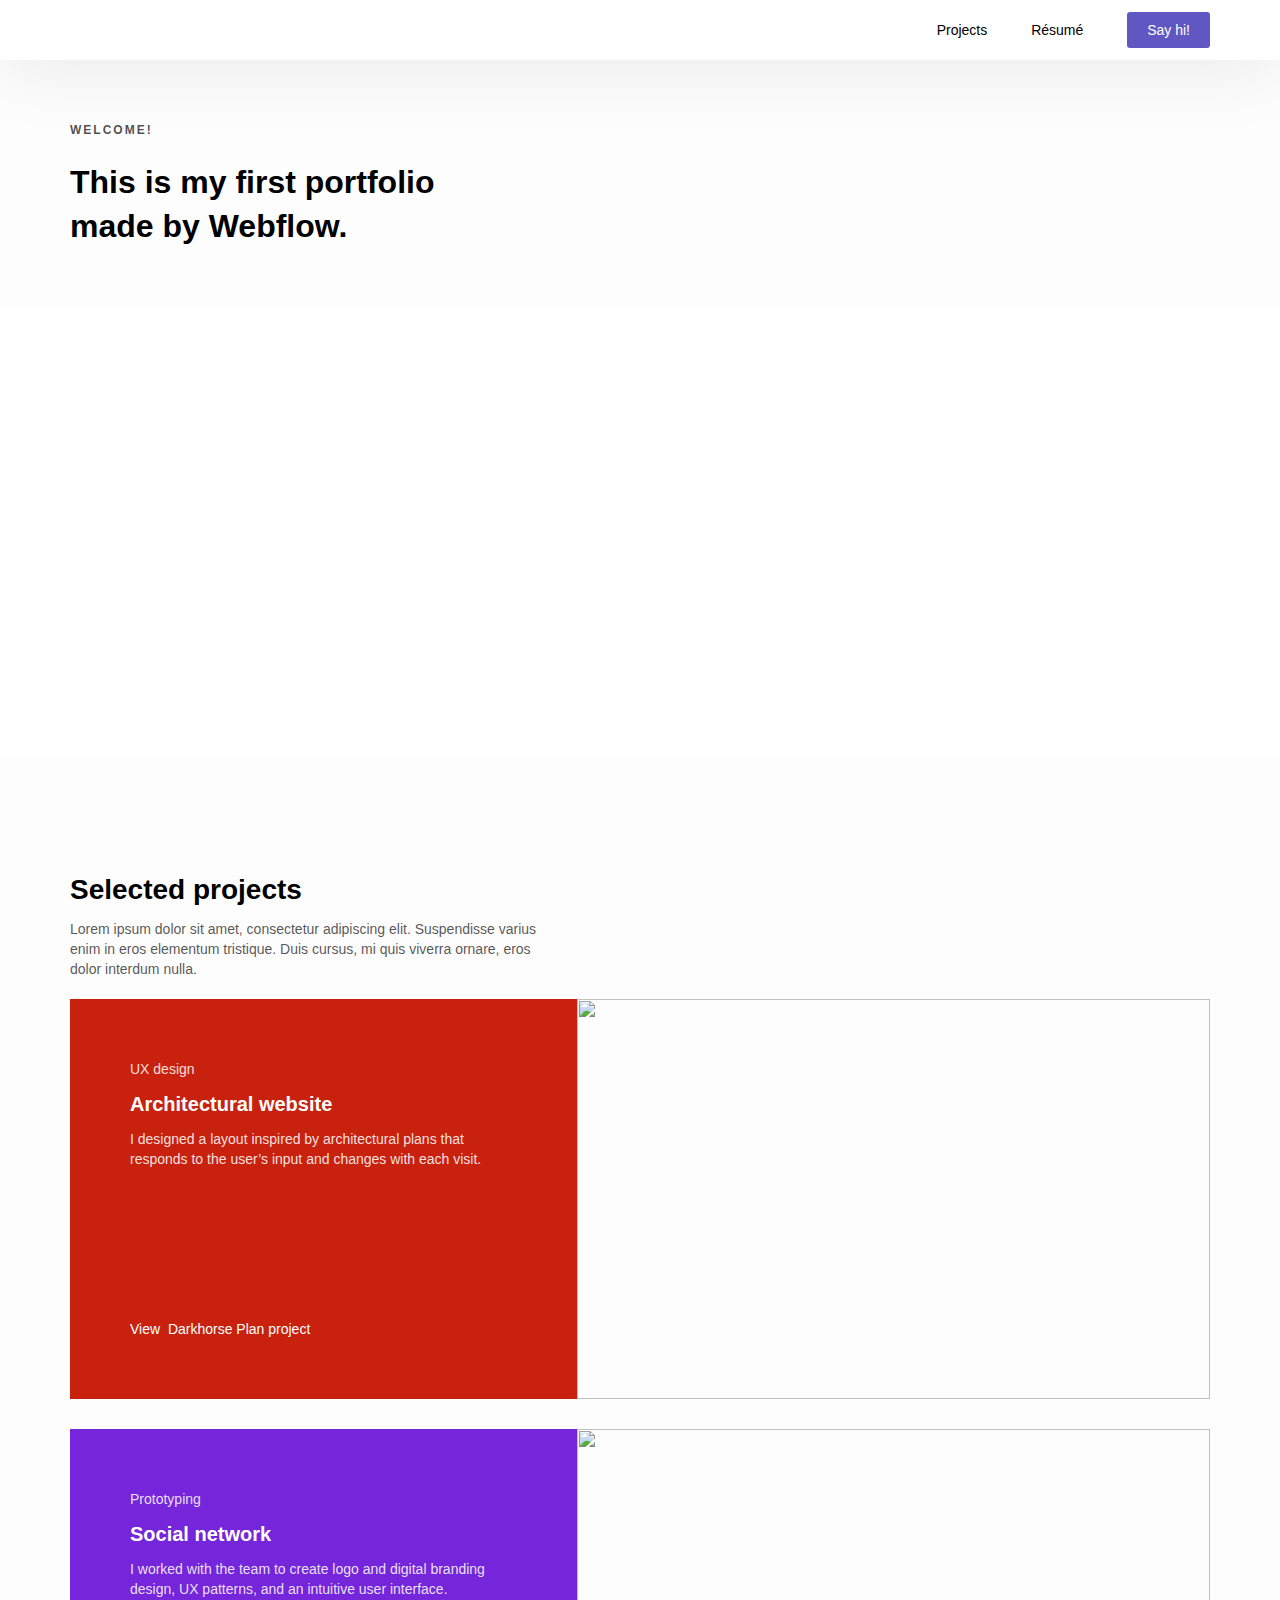
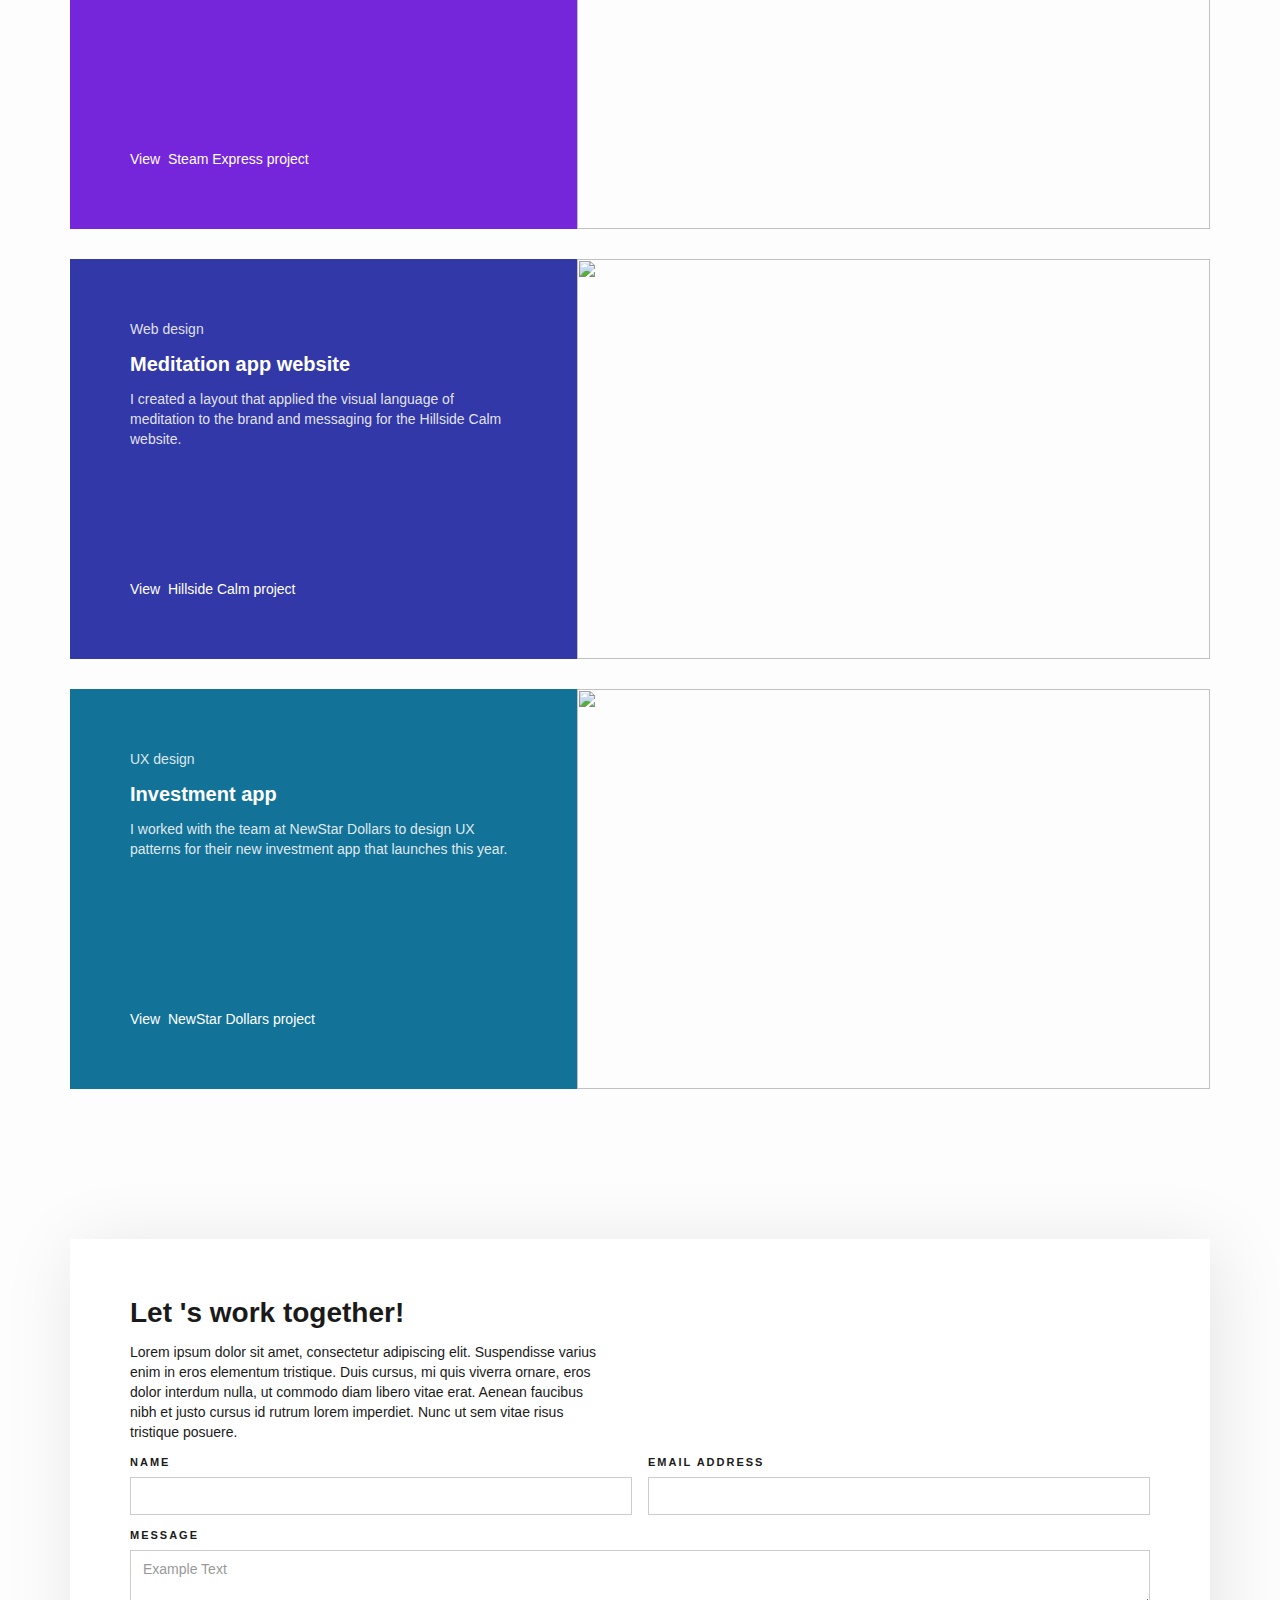
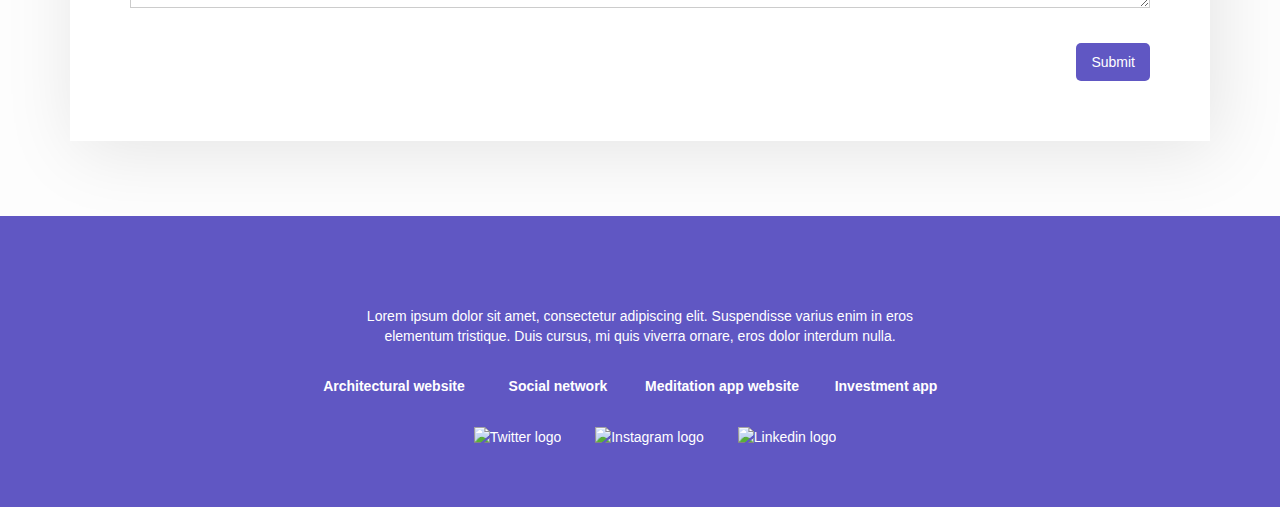
==== commit 8da8ba6a: "adding some features & make final review" ====
--- a/public/index.html
+++ b/public/index.html
@@ -1,4 +1,6 @@
 <!DOCTYPE html>
+<!-- This site was created in Webflow. http://www.webflow.com -->
+<!-- Last Published: Wed Apr 06 2022 15:12:29 GMT+0000 (Coordinated Universal Time) -->
 <html data-wf-domain="21-day-portfolio-704898.webflow.io" data-wf-page="6244134f34317f687588bbc0" data-wf-site="6244134f34317f781e88bbbf" data-wf-status="1">
     <head>
         <meta charset="utf-8"/>
@@ -46,12 +48,13 @@
     <body>
         <div data-animation="default" data-collapse="medium" data-duration="400" data-easing="ease" data-easing2="ease" role="banner" class="navbar w-nav">
             <div class="container w-container">
-                <a href="#" class="brand w-nav-brand">
-                    <img src="https://uploads-ssl.webflow.com/6244134f34317f781e88bbbf/6244138e6c08569d4aad7744_Dark%20logo.svg" loading="lazy" width="217" alt="" class="image-3"/>
+                <a href="/" aria-current="page" class="brand w-nav-brand w--current">
+                    <img width="217" loading="lazy" src="https://uploads-ssl.webflow.com/6244134f34317f781e88bbbf/6244138e6c08569d4aad7744_Dark%20logo.svg" alt="" class="logo"/>
                 </a>
                 <nav role="navigation" class="w-nav-menu">
-                    <a href="#" class="nav-link w-nav-link">Projects</a>
-                    <a href="#" class="nav-link button w-nav-link">Say hi!</a>
+                    <a href="/#projects" class="nav-link w-nav-link">Projects</a>
+                    <a href="/#projects" class="nav-link w-nav-link">Résumé</a>
+                    <a href="/contact" class="nav-link button w-nav-link">Say hi!</a>
                 </nav>
                 <div class="menu-button w-nav-button">
                     <div class="w-icon-nav-menu"></div>
@@ -65,61 +68,77 @@
             </div>
             <div class="hero-camera">
                 <div data-w-id="730c3bde-afc6-1e94-e3d4-7207562e941e" style="opacity:0" class="w-layout-grid hero-image-grid">
-                    <img src="https://uploads-ssl.webflow.com/6244134f34317f781e88bbbf/6246e8b02a161160a86096e0_Stockholm.jpg" loading="lazy" id="w-node-a625810f-fdd0-abf7-12ef-d1b603b04f49-7588bbc0" sizes="(max-width: 2567px) 100vw, 2567px" srcset="https://uploads-ssl.webflow.com/6244134f34317f781e88bbbf/6246e8b02a161160a86096e0_Stockholm-p-500.jpeg 500w, https://uploads-ssl.webflow.com/6244134f34317f781e88bbbf/6246e8b02a161160a86096e0_Stockholm-p-800.jpeg 800w, https://uploads-ssl.webflow.com/6244134f34317f781e88bbbf/6246e8b02a161160a86096e0_Stockholm-p-1600.jpeg 1600w, https://uploads-ssl.webflow.com/6244134f34317f781e88bbbf/6246e8b02a161160a86096e0_Stockholm.jpg 2567w" alt="" class="hero-image"/>
-                    <img src="https://uploads-ssl.webflow.com/6244134f34317f781e88bbbf/6246e8af7d986d7de0883a15_Creative.jpg" loading="lazy" id="w-node-_689d2b1c-d79a-daf3-ef1f-efa37b95be88-7588bbc0" sizes="(max-width: 2567px) 100vw, 2567px" srcset="https://uploads-ssl.webflow.com/6244134f34317f781e88bbbf/6246e8af7d986d7de0883a15_Creative-p-800.jpeg 800w, https://uploads-ssl.webflow.com/6244134f34317f781e88bbbf/6246e8af7d986d7de0883a15_Creative-p-1600.jpeg 1600w, https://uploads-ssl.webflow.com/6244134f34317f781e88bbbf/6246e8af7d986d7de0883a15_Creative-p-2000.jpeg 2000w, https://uploads-ssl.webflow.com/6244134f34317f781e88bbbf/6246e8af7d986d7de0883a15_Creative.jpg 2567w" alt="" class="hero-image"/>
-                    <img src="https://uploads-ssl.webflow.com/6244134f34317f781e88bbbf/6246e8af881d2a4d1a1c3a13_In%20the%20wild.jpg" loading="lazy" id="w-node-_9ebd8535-3fc8-19e3-25a2-d6462c2d3640-7588bbc0" sizes="(max-width: 2567px) 100vw, 2567px" srcset="https://uploads-ssl.webflow.com/6244134f34317f781e88bbbf/6246e8af881d2a4d1a1c3a13_In%20the%20wild-p-500.jpeg 500w, https://uploads-ssl.webflow.com/6244134f34317f781e88bbbf/6246e8af881d2a4d1a1c3a13_In%20the%20wild.jpg 2567w" alt="" class="hero-image"/>
-                    <img src="https://uploads-ssl.webflow.com/6244134f34317f781e88bbbf/6246e8af4c71969bbe16620f_Photography.jpg" loading="lazy" id="w-node-bf8f1f51-9eec-1013-37e1-6f5e5064af24-7588bbc0" sizes="(max-width: 2567px) 100vw, 2567px" srcset="https://uploads-ssl.webflow.com/6244134f34317f781e88bbbf/6246e8af4c71969bbe16620f_Photography-p-800.jpeg 800w, https://uploads-ssl.webflow.com/6244134f34317f781e88bbbf/6246e8af4c71969bbe16620f_Photography-p-1600.jpeg 1600w, https://uploads-ssl.webflow.com/6244134f34317f781e88bbbf/6246e8af4c71969bbe16620f_Photography-p-2000.jpeg 2000w, https://uploads-ssl.webflow.com/6244134f34317f781e88bbbf/6246e8af4c71969bbe16620f_Photography.jpg 2567w" alt="" class="hero-image bottom"/>
-                    <img src="https://uploads-ssl.webflow.com/6244134f34317f781e88bbbf/6246e8b07d986da3f3883a17_Mountain%20escape.jpg" loading="lazy" id="w-node-e73f5fde-83e5-086a-e707-72e2b66b84a0-7588bbc0" sizes="(max-width: 2567px) 100vw, 2567px" srcset="https://uploads-ssl.webflow.com/6244134f34317f781e88bbbf/6246e8b07d986da3f3883a17_Mountain%20escape-p-800.jpeg 800w, https://uploads-ssl.webflow.com/6244134f34317f781e88bbbf/6246e8b07d986da3f3883a17_Mountain%20escape-p-1600.jpeg 1600w, https://uploads-ssl.webflow.com/6244134f34317f781e88bbbf/6246e8b07d986da3f3883a17_Mountain%20escape-p-2000.jpeg 2000w, https://uploads-ssl.webflow.com/6244134f34317f781e88bbbf/6246e8b07d986da3f3883a17_Mountain%20escape.jpg 2567w" alt="" class="hero-image bottom"/>
-                    <img src="https://uploads-ssl.webflow.com/6244134f34317f781e88bbbf/6246e8b0d89ad66e08a15166_Buildings.jpg" loading="lazy" id="w-node-e90eb707-994f-c4b4-9574-8dcade2699a0-7588bbc0" sizes="(max-width: 2567px) 100vw, 2567px" srcset="https://uploads-ssl.webflow.com/6244134f34317f781e88bbbf/6246e8b0d89ad66e08a15166_Buildings-p-800.jpeg 800w, https://uploads-ssl.webflow.com/6244134f34317f781e88bbbf/6246e8b0d89ad66e08a15166_Buildings-p-1600.jpeg 1600w, https://uploads-ssl.webflow.com/6244134f34317f781e88bbbf/6246e8b0d89ad66e08a15166_Buildings-p-2000.jpeg 2000w, https://uploads-ssl.webflow.com/6244134f34317f781e88bbbf/6246e8b0d89ad66e08a15166_Buildings.jpg 2567w" alt="" class="hero-image bottom"/>
+                    <img src="https://uploads-ssl.webflow.com/6244134f34317f781e88bbbf/6246e8b02a161160a86096e0_Stockholm.jpg" loading="lazy" id="w-node-a625810f-fdd0-abf7-12ef-d1b603b04f49-7588bbc0" sizes="(max-width: 2567px) 100vw, 2567px" srcset="https://uploads-ssl.webflow.com/6244134f34317f781e88bbbf/6246e8b02a161160a86096e0_Stockholm-p-500.jpeg 500w, https://uploads-ssl.webflow.com/6244134f34317f781e88bbbf/6246e8b02a161160a86096e0_Stockholm-p-800.jpeg 800w, https://uploads-ssl.webflow.com/6244134f34317f781e88bbbf/6246e8b02a161160a86096e0_Stockholm-p-1600.jpeg 1600w, https://uploads-ssl.webflow.com/6244134f34317f781e88bbbf/6246e8b02a161160a86096e0_Stockholm.jpg 2567w" alt="Screenshot of Stockholm website" class="hero-image"/>
+                    <img src="https://uploads-ssl.webflow.com/6244134f34317f781e88bbbf/6246e8af7d986d7de0883a15_Creative.jpg" loading="lazy" id="w-node-_689d2b1c-d79a-daf3-ef1f-efa37b95be88-7588bbc0" sizes="(max-width: 2567px) 100vw, 2567px" alt="" srcset="https://uploads-ssl.webflow.com/6244134f34317f781e88bbbf/6246e8af7d986d7de0883a15_Creative-p-800.jpeg 800w, https://uploads-ssl.webflow.com/6244134f34317f781e88bbbf/6246e8af7d986d7de0883a15_Creative-p-1600.jpeg 1600w, https://uploads-ssl.webflow.com/6244134f34317f781e88bbbf/6246e8af7d986d7de0883a15_Creative-p-2000.jpeg 2000w, https://uploads-ssl.webflow.com/6244134f34317f781e88bbbf/6246e8af7d986d7de0883a15_Creative.jpg 2567w" class="hero-image"/>
+                    <img src="https://uploads-ssl.webflow.com/6244134f34317f781e88bbbf/6246e8af881d2a4d1a1c3a13_In%20the%20wild.jpg" loading="lazy" id="w-node-_9ebd8535-3fc8-19e3-25a2-d6462c2d3640-7588bbc0" sizes="(max-width: 2567px) 100vw, 2567px" alt="" srcset="https://uploads-ssl.webflow.com/6244134f34317f781e88bbbf/6246e8af881d2a4d1a1c3a13_In%20the%20wild-p-500.jpeg 500w, https://uploads-ssl.webflow.com/6244134f34317f781e88bbbf/6246e8af881d2a4d1a1c3a13_In%20the%20wild.jpg 2567w" class="hero-image"/>
+                    <img src="https://uploads-ssl.webflow.com/6244134f34317f781e88bbbf/6246e8af4c71969bbe16620f_Photography.jpg" loading="lazy" id="w-node-bf8f1f51-9eec-1013-37e1-6f5e5064af24-7588bbc0" sizes="(max-width: 2567px) 100vw, 2567px" alt="" srcset="https://uploads-ssl.webflow.com/6244134f34317f781e88bbbf/6246e8af4c71969bbe16620f_Photography-p-800.jpeg 800w, https://uploads-ssl.webflow.com/6244134f34317f781e88bbbf/6246e8af4c71969bbe16620f_Photography-p-1600.jpeg 1600w, https://uploads-ssl.webflow.com/6244134f34317f781e88bbbf/6246e8af4c71969bbe16620f_Photography-p-2000.jpeg 2000w, https://uploads-ssl.webflow.com/6244134f34317f781e88bbbf/6246e8af4c71969bbe16620f_Photography.jpg 2567w" class="hero-image bottom"/>
+                    <img src="https://uploads-ssl.webflow.com/6244134f34317f781e88bbbf/6246e8b07d986da3f3883a17_Mountain%20escape.jpg" loading="lazy" id="w-node-e73f5fde-83e5-086a-e707-72e2b66b84a0-7588bbc0" sizes="(max-width: 2567px) 100vw, 2567px" alt="" srcset="https://uploads-ssl.webflow.com/6244134f34317f781e88bbbf/6246e8b07d986da3f3883a17_Mountain%20escape-p-800.jpeg 800w, https://uploads-ssl.webflow.com/6244134f34317f781e88bbbf/6246e8b07d986da3f3883a17_Mountain%20escape-p-1600.jpeg 1600w, https://uploads-ssl.webflow.com/6244134f34317f781e88bbbf/6246e8b07d986da3f3883a17_Mountain%20escape-p-2000.jpeg 2000w, https://uploads-ssl.webflow.com/6244134f34317f781e88bbbf/6246e8b07d986da3f3883a17_Mountain%20escape.jpg 2567w" class="hero-image bottom"/>
+                    <img src="https://uploads-ssl.webflow.com/6244134f34317f781e88bbbf/6246e8b0d89ad66e08a15166_Buildings.jpg" loading="lazy" id="w-node-e90eb707-994f-c4b4-9574-8dcade2699a0-7588bbc0" sizes="(max-width: 2567px) 100vw, 2567px" alt="" srcset="https://uploads-ssl.webflow.com/6244134f34317f781e88bbbf/6246e8b0d89ad66e08a15166_Buildings-p-800.jpeg 800w, https://uploads-ssl.webflow.com/6244134f34317f781e88bbbf/6246e8b0d89ad66e08a15166_Buildings-p-1600.jpeg 1600w, https://uploads-ssl.webflow.com/6244134f34317f781e88bbbf/6246e8b0d89ad66e08a15166_Buildings-p-2000.jpeg 2000w, https://uploads-ssl.webflow.com/6244134f34317f781e88bbbf/6246e8b0d89ad66e08a15166_Buildings.jpg 2567w" class="hero-image bottom"/>
                 </div>
             </div>
             <img src="https://uploads-ssl.webflow.com/6244134f34317f781e88bbbf/6244138fc3e6aafd647d32f5_Hero-background.jpg" loading="lazy" srcset="https://uploads-ssl.webflow.com/6244134f34317f781e88bbbf/6244138fc3e6aafd647d32f5_Hero-background-p-500.jpeg 500w, https://uploads-ssl.webflow.com/6244134f34317f781e88bbbf/6244138fc3e6aafd647d32f5_Hero-background-p-800.jpeg 800w, https://uploads-ssl.webflow.com/6244134f34317f781e88bbbf/6244138fc3e6aafd647d32f5_Hero-background-p-2000.jpeg 2000w, https://uploads-ssl.webflow.com/6244134f34317f781e88bbbf/6244138fc3e6aafd647d32f5_Hero-background-p-2600.jpeg 2600w, https://uploads-ssl.webflow.com/6244134f34317f781e88bbbf/6244138fc3e6aafd647d32f5_Hero-background-p-3200.jpeg 3200w, https://uploads-ssl.webflow.com/6244134f34317f781e88bbbf/6244138fc3e6aafd647d32f5_Hero-background.jpg 3388w" sizes="100vw" alt="" class="original-hero-image"/>
         </div>
-        <div class="section wf-section">
+        <div id="projects" class="section wf-section">
             <div class="container w-container">
                 <h2 class="secondary-heading">Selected projects</h2>
                 <p class="paragraph">Lorem ipsum dolor sit amet, consectetur adipiscing elit. Suspendisse varius enim in eros elementum tristique. Duis cursus, mi quis viverra ornare, eros dolor interdum nulla.</p>
-                <div class="w-dyn-list">
+                <div class="collection-list-wrapper-3 w-dyn-list">
                     <div role="list" class="selected-project-list w-dyn-items">
                         <div data-w-id="72c4ea68-680f-0c3b-523d-dea24c21deba" role="listitem" class="collection-item w-dyn-item">
                             <a style="background-color:hsla(6, 85.71%, 42.17%, 1.00)" href="/projects/architectural-website" class="project-details w-inline-block">
+                                <div class="project-client-preview">
+                                    <div class="button-text">View </div>
+                                    <div class="button-text">Darkhorse Plan</div>
+                                    <div class="button-text">project</div>
+                                </div>
                                 <div class="project-type-preview">UX design</div>
                                 <h3 class="project-name-preview">Architectural website</h3>
                                 <p class="project-paragraph-preview">I designed a layout inspired by architectural plans that responds to the user’s input and changes with each visit.</p>
-                                <div class="button-text">View project</div>
                             </a>
                             <img src="https://uploads-ssl.webflow.com/624477432f4d7223d1dae76e/62448f90d4e952ab866234c0_5fa30960300dd65b40566a21_Sunset.jpeg" loading="lazy" alt="" class="selected-project-image"/>
-                            <img src="https://uploads-ssl.webflow.com/624477432f4d7223d1dae76e/62448f90d4e952ab866234c0_5fa30960300dd65b40566a21_Sunset.jpeg" loading="lazy" data-w-id="64c4be9e-defa-1576-dc4d-13d8771ddc76" alt="" class="selected-project-effect"/>
+                            <img alt="" loading="lazy" data-w-id="64c4be9e-defa-1576-dc4d-13d8771ddc76" src="https://uploads-ssl.webflow.com/624477432f4d7223d1dae76e/62448f90d4e952ab866234c0_5fa30960300dd65b40566a21_Sunset.jpeg" class="selected-project-effect"/>
                         </div>
                         <div data-w-id="72c4ea68-680f-0c3b-523d-dea24c21deba" role="listitem" class="collection-item w-dyn-item">
                             <a style="background-color:hsla(266.28099173553716, 71.22%, 50.13%, 1.00)" href="/projects/social-network" class="project-details w-inline-block">
+                                <div class="project-client-preview">
+                                    <div class="button-text">View </div>
+                                    <div class="button-text">Steam Express</div>
+                                    <div class="button-text">project</div>
+                                </div>
                                 <div class="project-type-preview">Prototyping</div>
                                 <h3 class="project-name-preview">Social network</h3>
                                 <p class="project-paragraph-preview">I worked with the team to create logo and digital branding design, UX patterns, and an intuitive user interface.</p>
-                                <div class="button-text">View project</div>
                             </a>
                             <img src="https://uploads-ssl.webflow.com/624477432f4d7223d1dae76e/62448f8fd4e9529fac623489_5fa308e72f6a6d14babd7b81_Cloud.jpeg" loading="lazy" alt="" class="selected-project-image"/>
-                            <img src="https://uploads-ssl.webflow.com/624477432f4d7223d1dae76e/62448f8fd4e9529fac623489_5fa308e72f6a6d14babd7b81_Cloud.jpeg" loading="lazy" data-w-id="64c4be9e-defa-1576-dc4d-13d8771ddc76" alt="" class="selected-project-effect"/>
+                            <img alt="" loading="lazy" data-w-id="64c4be9e-defa-1576-dc4d-13d8771ddc76" src="https://uploads-ssl.webflow.com/624477432f4d7223d1dae76e/62448f8fd4e9529fac623489_5fa308e72f6a6d14babd7b81_Cloud.jpeg" class="selected-project-effect"/>
                         </div>
                         <div data-w-id="72c4ea68-680f-0c3b-523d-dea24c21deba" role="listitem" class="collection-item w-dyn-item">
                             <a style="background-color:hsla(237, 53.95%, 42.64%, 1.00)" href="/projects/meditation-app" class="project-details w-inline-block">
+                                <div class="project-client-preview">
+                                    <div class="button-text">View </div>
+                                    <div class="button-text">Hillside Calm</div>
+                                    <div class="button-text">project</div>
+                                </div>
                                 <div class="project-type-preview">Web design</div>
                                 <h3 class="project-name-preview">Meditation app website</h3>
                                 <p class="project-paragraph-preview">I created a layout that applied the visual language of meditation to the brand and messaging for the Hillside Calm website.</p>
-                                <div class="button-text">View project</div>
                             </a>
                             <img src="https://uploads-ssl.webflow.com/624477432f4d7223d1dae76e/62448f8dd258e3ef2df1d675_5fa3087f7a7638e3925f0272_Blue-mountains.jpeg" loading="lazy" alt="" class="selected-project-image"/>
-                            <img src="https://uploads-ssl.webflow.com/624477432f4d7223d1dae76e/62448f8dd258e3ef2df1d675_5fa3087f7a7638e3925f0272_Blue-mountains.jpeg" loading="lazy" data-w-id="64c4be9e-defa-1576-dc4d-13d8771ddc76" alt="" class="selected-project-effect"/>
+                            <img alt="" loading="lazy" data-w-id="64c4be9e-defa-1576-dc4d-13d8771ddc76" src="https://uploads-ssl.webflow.com/624477432f4d7223d1dae76e/62448f8dd258e3ef2df1d675_5fa3087f7a7638e3925f0272_Blue-mountains.jpeg" class="selected-project-effect"/>
                         </div>
                         <div data-w-id="72c4ea68-680f-0c3b-523d-dea24c21deba" role="listitem" class="collection-item w-dyn-item">
                             <a style="background-color:#137298" href="/projects/investment-app" class="project-details w-inline-block">
+                                <div class="project-client-preview">
+                                    <div class="button-text">View </div>
+                                    <div class="button-text">NewStar Dollars</div>
+                                    <div class="button-text">project</div>
+                                </div>
                                 <div class="project-type-preview">UX design</div>
                                 <h3 class="project-name-preview">Investment app</h3>
                                 <p class="project-paragraph-preview">I worked with the team at NewStar Dollars to design UX patterns for their new investment app that launches this year.</p>
-                                <div class="button-text">View project</div>
                             </a>
                             <img src="https://uploads-ssl.webflow.com/624477432f4d7223d1dae76e/62447f1ae7c6700c210aa93b_Blue-rock.jpg" loading="lazy" alt="" class="selected-project-image"/>
-                            <img src="https://uploads-ssl.webflow.com/624477432f4d7223d1dae76e/62447f1ae7c6700c210aa93b_Blue-rock.jpg" loading="lazy" data-w-id="64c4be9e-defa-1576-dc4d-13d8771ddc76" alt="" class="selected-project-effect"/>
+                            <img alt="" loading="lazy" data-w-id="64c4be9e-defa-1576-dc4d-13d8771ddc76" src="https://uploads-ssl.webflow.com/624477432f4d7223d1dae76e/62447f1ae7c6700c210aa93b_Blue-rock.jpg" class="selected-project-effect"/>
                         </div>
                     </div>
                 </div>
@@ -130,25 +149,28 @@
                 <div class="w-form">
                     <form id="email-form" name="email-form" data-name="Email Form" method="get" class="form">
                         <h2 class="secondary-heading">Let &#x27;s work together!</h2>
-                        <p class="dark-paragraph">Lorem ipsum dolor sit amet, consectetur adipiscing elit. Suspendisse varius enim in eros elementum tristique. Duis cursus, mi quis viverra ornare, eros dolor interdum nulla, ut commodo diam libero vitae erat. Aenean faucibus nibh et justo cursus id rutrum lorem imperdiet. Nunc ut sem vitae risus tristique posuere.</p>
+                        <p>Lorem ipsum dolor sit amet, consectetur adipiscing elit. Suspendisse varius enim in eros elementum tristique. Duis cursus, mi quis viverra ornare, eros dolor interdum nulla, ut commodo diam libero vitae erat. Aenean faucibus nibh et justo cursus id rutrum lorem imperdiet. Nunc ut sem vitae risus tristique posuere.</p>
                         <div class="w-layout-grid grid">
                             <div id="w-node-c748c4c6-39e6-6d43-3944-3306492f69f9-492f69f2">
-                                <label for="name-2" class="field-label">Name</label>
-                                <input type="text" class="w-input" maxlength="256" name="name-2" data-name="Name 2" placeholder="" id="name-2"/>
+                                <label for="Name-3" class="field-label">Name</label>
+                                <input type="text" class="w-input" maxlength="256" name="Name" data-name="Name" placeholder="" id="Name-3"/>
                             </div>
                             <div>
-                                <label for="field-2" class="field-label">Email Address</label>
-                                <input type="email" class="w-input" maxlength="256" name="email-2" data-name="Email 2" placeholder="" id="email-2" required=""/>
-                            </div>
-                        </div>
-                        <label for="email-2" class="field-label">Message</label>
-                        <textarea placeholder="Example Text" maxlength="5000" id="field-2" name="field-2" data-name="Field 2" class="w-input"></textarea>
+                                <label for="Email-address" class="field-label">Email Address</label>
+                                <input type="email" class="w-input" maxlength="256" name="Email-address" data-name="Email address" placeholder="" id="Email-address" required=""/>
+                            </div>
+                        </div>
+                        <label for="Message-to-Megane" class="field-label">Message</label>
+                        <textarea placeholder="Example Text" maxlength="5000" id="Message-to-Megane" name="Message-to-Megane" data-name="Message to Megane" class="w-input"></textarea>
                         <div class="recaptcha-wrapper">
                             <div data-sitekey="6LeipTUfAAAAAI7EmpRLPBmC7YJHQO6jggjwXAP0" class="w-form-formrecaptcha recaptcha g-recaptcha g-recaptcha-error g-recaptcha-disabled"></div>
                         </div>
                         <input type="submit" value="Submit" data-wait="Please wait..." class="submit-button w-button"/>
                     </form>
-                    <div class="w-form-done">
+                    <div class="success-message w-form-done">
+                        <h2 class="secondary-heading">Let &#x27;s work together!</h2>
+                        <p class="paragraph-4">Lorem ipsum dolor sit amet, consectetur adipiscing elit. Suspendisse varius enim in eros elementum tristique. Duis cursus, mi quis viverra ornare, eros dolor interdum nulla, ut commodo diam libero vitae erat. Aenean faucibus nibh et justo cursus id rutrum lorem imperdiet. Nunc ut sem vitae risus tristique posuere.</p>
+                        <div data-w-id="b59a2b8c-fe05-facc-7d66-0b53529de1f0" data-animation-type="lottie" data-src="https://uploads-ssl.webflow.com/6244134f34317f781e88bbbf/624c2ee9fc1d73d56b84d924_96245-success.json" data-loop="0" data-direction="1" data-autoplay="1" data-is-ix2-target="0" data-renderer="svg" data-default-duration="5" data-duration="0" class="lottie-animation"></div>
                         <div>Thank you! Your submission has been received!</div>
                     </div>
                     <div class="w-form-fail">
@@ -161,40 +183,40 @@
             <div class="container w-container">
                 <div class="footer-holder">
                     <img src="https://uploads-ssl.webflow.com/6244134f34317f781e88bbbf/6244138e41105ee4b05a1e27_Logo.svg" loading="lazy" width="238" alt="" class="image"/>
-                    <p class="paragraph-2">Lorem ipsum dolor sit amet, consectetur adipiscing elit. Suspendisse varius enim in eros elementum tristique. Duis cursus, mi quis viverra ornare, eros dolor interdum nulla.</p>
+                    <p class="footer-paragraph">Lorem ipsum dolor sit amet, consectetur adipiscing elit. Suspendisse varius enim in eros elementum tristique. Duis cursus, mi quis viverra ornare, eros dolor interdum nulla.</p>
                     <div class="collection-list-wrapper w-dyn-list">
                         <div role="list" class="collection-list w-dyn-items">
                             <div role="listitem" class="w-dyn-item">
-                                <a href="http://www.google.com" class="w-inline-block">
+                                <a href="/projects/architectural-website" class="w-inline-block">
                                     <div class="text-block-2">Architectural website</div>
                                 </a>
                             </div>
                             <div role="listitem" class="w-dyn-item">
-                                <a href="http://www.google.com" class="w-inline-block">
+                                <a href="/projects/social-network" class="w-inline-block">
                                     <div class="text-block-2">Social network</div>
                                 </a>
                             </div>
                             <div role="listitem" class="w-dyn-item">
-                                <a href="http://www.google.com" class="w-inline-block">
+                                <a href="/projects/meditation-app" class="w-inline-block">
                                     <div class="text-block-2">Meditation app website</div>
                                 </a>
                             </div>
                             <div role="listitem" class="w-dyn-item">
-                                <a href="http://www.google.com" class="w-inline-block">
+                                <a href="/projects/investment-app" class="w-inline-block">
                                     <div class="text-block-2">Investment app</div>
                                 </a>
                             </div>
                         </div>
                     </div>
                     <div class="social-wrapper">
-                        <a href="#" class="social-link w-inline-block">
-                            <img src="https://uploads-ssl.webflow.com/6244134f34317f781e88bbbf/6244138e4983707074dd511e_Twitter.svg" loading="lazy" alt=""/>
+                        <a href="http://www.twitter.com" target="_blank" class="social-link w-inline-block">
+                            <img src="https://uploads-ssl.webflow.com/6244134f34317f781e88bbbf/6244138e4983707074dd511e_Twitter.svg" loading="lazy" alt="Twitter logo"/>
                         </a>
-                        <a href="#" class="social-link w-inline-block">
-                            <img src="https://uploads-ssl.webflow.com/6244134f34317f781e88bbbf/6244138e72844292ce7d0255_Instagram.svg" loading="lazy" alt=""/>
+                        <a href="http://www.instagram.com" target="_blank" class="social-link w-inline-block">
+                            <img src="https://uploads-ssl.webflow.com/6244134f34317f781e88bbbf/6244138e72844292ce7d0255_Instagram.svg" loading="lazy" alt="Instagram logo"/>
                         </a>
-                        <a href="#" class="social-link w-inline-block">
-                            <img src="https://uploads-ssl.webflow.com/6244134f34317f781e88bbbf/6244138e5563bc78b7ff0e85_LinkedIn.svg" loading="lazy" alt=""/>
+                        <a href="#" target="_blank" class="social-link w-inline-block">
+                            <img src="https://uploads-ssl.webflow.com/6244134f34317f781e88bbbf/6244138e5563bc78b7ff0e85_LinkedIn.svg" loading="lazy" alt="Linkedin logo"/>
                         </a>
                     </div>
                 </div>
--- a/public/css/styles.css
+++ b/public/css/styles.css
@@ -1,4 +1,4 @@
-/* Generated on: Mon Apr 04 2022 18:21:02 GMT+0000 (Coordinated Universal Time) */
+/* Generated on: Wed Apr 06 2022 15:12:29 GMT+0000 (Coordinated Universal Time) */
 /* ==========================================================================
    normalize.css v3.0.3 | MIT License | github.com/necolas/normalize.css 
    ========================================================================== */
@@ -55,6 +55,7 @@
    }
    
    p {
+     max-width: 60ch;
      margin-bottom: 10px;
    }
    
@@ -67,6 +68,7 @@
      max-width: 450px;
      margin-bottom: 60px;
      font-family: 'DM Serif Display', sans-serif;
+     font-size: 32px;
    }
    
    .text-block {
@@ -112,6 +114,7 @@
    
    .nav-link.button {
      margin-top: 12px;
+     margin-left: 20px;
      padding-top: 8px;
      padding-bottom: 8px;
      border-radius: 3px;
@@ -125,11 +128,11 @@
      margin-bottom: 15px;
      font-family: 'DM Serif Display', sans-serif;
      font-size: 28px;
+     text-align: left;
    }
    
    .paragraph {
-     max-width: 450px;
-     margin-bottom: 30px;
+     margin-bottom: 20px;
      color: rgba(0, 0, 0, 0.68);
    }
    
@@ -153,7 +156,7 @@
      display: -ms-flexbox;
      display: flex;
      min-height: 400px;
-     padding: 30px;
+     padding: 60px;
      -webkit-box-orient: vertical;
      -webkit-box-direction: normal;
      -webkit-flex-direction: column;
@@ -162,6 +165,7 @@
    }
    
    .button-text {
+     display: inline-block;
      margin-top: auto;
      -webkit-box-flex: 0;
      -webkit-flex: 0 auto;
@@ -170,16 +174,17 @@
    }
    
    .project-name-preview {
+     margin-top: 10px;
      font-family: 'DM Serif Display', sans-serif;
      font-size: 20px;
    }
    
    .project-type-preview {
-     color: hsla(0, 0%, 100%, 0.7);
+     color: hsla(0, 0%, 100%, 0.86);
    }
    
    .project-paragraph-preview {
-     color: hsla(0, 0%, 100%, 0.6);
+     color: hsla(0, 0%, 100%, 0.87);
    }
    
    .field-label {
@@ -193,7 +198,7 @@
      display: -webkit-flex;
      display: -ms-flexbox;
      display: flex;
-     padding: 30px;
+     padding: 60px;
      -webkit-box-orient: vertical;
      -webkit-box-direction: normal;
      -webkit-flex-direction: column;
@@ -210,7 +215,7 @@
    }
    
    .dark-paragraph {
-     margin-bottom: 30px;
+     margin-bottom: 20px;
    }
    
    .submit-button {
@@ -225,6 +230,7 @@
      flex: 0 auto;
      border-radius: 5px;
      background-color: #6057c3;
+     color: #fff;
    }
    
    .footer-holder {
@@ -247,7 +253,7 @@
      margin-bottom: 30px;
    }
    
-   .paragraph-2 {
+   .footer-paragraph {
      max-width: 600px;
      margin-bottom: 30px;
      text-align: center;
@@ -303,7 +309,7 @@
    
    .project-heading.secondary {
      margin-bottom: 60px;
-     color: rgba(0, 0, 0, 0.45);
+     color: rgba(0, 0, 0, 0.55);
    }
    
    .project-heading.smaller {
@@ -331,12 +337,16 @@
    
    .project-info {
      margin-bottom: 60px;
-     color: rgba(0, 0, 0, 0.71);
+     color: rgba(0, 0, 0, 0.66);
    }
    
    .project-info.other {
      margin-bottom: 5px;
      color: hsla(0, 0%, 100%, 0.75);
+   }
+   
+   .project-description {
+     margin-bottom: 30px;
    }
    
    .project-description h2 {
@@ -386,8 +396,8 @@
      display: -ms-grid;
      display: grid;
      grid-auto-columns: 1fr;
-     grid-column-gap: 16px;
-     grid-row-gap: 16px;
+     grid-column-gap: 30px;
+     grid-row-gap: 30px;
      -ms-grid-columns: 1fr 1fr 1fr;
      grid-template-columns: 1fr 1fr 1fr;
      -ms-grid-rows: auto;
@@ -405,8 +415,12 @@
      padding: 30px;
    }
    
+   .link-block {
+     position: relative;
+   }
+   
    .link-block-2 {
-     padding: 10px;
+     padding: 10px 30px;
      border-radius: 5px;
      background-color: #6057c3;
    }
@@ -461,6 +475,10 @@
    
    .selected-project-effect {
      position: absolute;
+     left: 0%;
+     top: 0%;
+     right: 0%;
+     bottom: 0%;
      z-index: -1;
      width: 100%;
      height: 100%;
@@ -489,12 +507,15 @@
      -webkit-align-items: center;
      -ms-flex-align: center;
      align-items: center;
+     background-color: #171718;
+     -webkit-perspective: 1000px;
+     perspective: 1000px;
    }
    
    .utility-page-content {
      position: relative;
      z-index: 3;
-     display: none;
+     display: block;
      -webkit-box-orient: vertical;
      -webkit-box-direction: normal;
      -webkit-flex-direction: column;
@@ -520,6 +541,7 @@
      display: -webkit-flex;
      display: -ms-flexbox;
      display: flex;
+     max-width: 350px;
      padding: 30px;
      -webkit-box-orient: vertical;
      -webkit-box-direction: normal;
@@ -533,7 +555,7 @@
      border-radius: 15px;
      background-color: rgba(0, 0, 0, 0.5);
    }
-
+   
    ._404 {
      margin-bottom: 30px;
      font-family: 'DM Serif Display', sans-serif;
@@ -563,8 +585,8 @@
    .circle-image {
      position: relative;
      z-index: 2;
-     width: 420px;
-     margin-top: 85px;
+     width: 350px;
+     margin-top: 0px;
      border-radius: 50%;
    }
    
@@ -654,6 +676,10 @@
    
    .password-cell-color.orange {
      background-color: #ee4507;
+     -webkit-transform: translate3d(0px, 0px, 300px);
+     transform: translate3d(0px, 0px, 300px);
+     -webkit-transform-style: preserve-3d;
+     transform-style: preserve-3d;
    }
    
    .password-cell-color.yellow {
@@ -674,13 +700,40 @@
    
    .password-cell-color.violet {
      background-color: #b334ee;
+   }
+   
+   .project-client-preview {
+     margin-top: auto;
+     -webkit-box-ordinal-group: 2;
+     -webkit-order: 1;
+     -ms-flex-order: 1;
+     order: 1;
+   }
+   
+   .success-message {
+     background-color: transparent;
+   }
+   
+   .lottie-animation {
+     max-width: 150px;
+     margin-right: auto;
+     margin-bottom: -20px;
+     margin-left: auto;
+   }
+   
+   .paragraph-4 {
+     text-align: left;
    }
    
    @media screen and (min-width: 1920px) {
      .heading {
        max-width: 630px;
-       font-size: 56px;
        line-height: 1.2;
+     }
+   
+     .section {
+       padding-top: 100px;
+       padding-bottom: 100px;
      }
    
      .container {
@@ -709,7 +762,7 @@
        font-size: 16px;
      }
    
-     .paragraph-2 {
+     .footer-paragraph {
        max-width: 660px;
        font-size: 16px;
        line-height: 1.1;
@@ -729,6 +782,14 @@
        grid-template-columns: 0.5fr 1fr;
      }
    
+     .pproject-label {
+       font-size: 18px;
+     }
+   
+     .project-description h2 {
+       max-width: 40ch;
+     }
+   
      .project-grid-image {
        height: 500px;
      }
@@ -738,9 +799,13 @@
        line-height: 1.2;
      }
    
+     .frosted-glass {
+       max-width: 320px;
+     }
+   
      .password-heading {
        max-width: 630px;
-       font-size: 56px;
+       font-size: 30px;
        line-height: 1.2;
      }
    }
@@ -750,19 +815,14 @@
        margin-bottom: 30px;
      }
    
-     .section {
-       padding-top: 30px;
-       padding-bottom: 30px;
-     }
-   
      .nav-link {
-       padding-top: 10px;
-       padding-bottom: 10px;
+       padding: 10px 30px;
        background-color: #fff;
      }
    
      .nav-link.button {
        margin-top: 0px;
+       margin-left: 0px;
        padding-top: 10px;
        padding-bottom: 10px;
        border-radius: 0px;
@@ -777,15 +837,20 @@
    
      .project-details {
        min-height: 300px;
+       padding: 30px;
+     }
+   
+     .form {
+       padding: 30px;
      }
    
      .menu-button {
-       background-color: #fff;
+       color: #221f1f;
      }
    
      .menu-button.w--open {
-       background-color: #fff;
-       color: #000;
+       background-color: #000;
+       color: #fff;
      }
    
      .project-heading.secondary {
@@ -799,6 +864,16 @@
      .project-side-by-side {
        -ms-grid-columns: 0.5fr 1fr;
        grid-template-columns: 0.5fr 1fr;
+     }
+   
+     .image-grid {
+       grid-column-gap: 10px;
+       grid-row-gap: 10px;
+     }
+   
+     .other-projects {
+       grid-column-gap: 10px;
+       grid-row-gap: 10px;
      }
    
      .project-image {
@@ -837,13 +912,13 @@
    @media screen and (max-width: 767px) {
      .heading {
        margin-bottom: 30px;
-       font-size: 30px;
+       font-size: 22px;
        line-height: 1.1;
      }
    
      .section {
-       padding-top: 15px;
-       padding-bottom: 15px;
+       padding-top: 30px;
+       padding-bottom: 30px;
      }
    
      .brand {
@@ -851,7 +926,11 @@
      }
    
      .secondary-heading {
-       font-size: 22px;
+       font-size: 20px;
+     }
+   
+     .project-details {
+       padding: 15px;
      }
    
      .project-name-preview {
@@ -860,6 +939,10 @@
    
      .project-paragraph-preview {
        font-size: 12px;
+     }
+   
+     .form {
+       padding: 15px;
      }
    
      .text-block-2 {
@@ -892,8 +975,10 @@
      }
    
      .image-grid {
-       grid-column-gap: 15px;
-       grid-row-gap: 15px;
+       grid-column-gap: 10px;
+       grid-row-gap: 10px;
+       -ms-grid-columns: 1fr;
+       grid-template-columns: 1fr;
      }
    
      .project-grid-image {
@@ -919,6 +1004,14 @@
        line-height: 1.1;
      }
    
+     .frosted-glass {
+       max-width: 300px;
+     }
+   
+     ._404 {
+       font-size: 100px;
+     }
+   
      .password-heading {
        margin-bottom: 30px;
        font-size: 30px;
@@ -940,6 +1033,11 @@
        padding-top: 16px;
        padding-bottom: 16px;
        padding-left: 0px;
+     }
+   
+     .nav-link {
+       padding-right: 10px;
+       padding-left: 10px;
      }
    
      .secondary-heading {
@@ -993,7 +1091,7 @@
        grid-template-columns: 1fr;
      }
    
-     .image-3 {
+     .logo {
        width: 160px;
      }
    
@@ -1140,15 +1238,4 @@
      grid-row-start: span 1;
      -ms-grid-row-span: 1;
      grid-row-end: span 1;
-   }
-   
-   #w-node-_4d461b84-631a-38f6-8c2b-f013b8bc8eb3-856e4924 {
-     -ms-grid-column: span 1;
-     grid-column-start: span 1;
-     -ms-grid-column-span: 1;
-     grid-column-end: span 1;
-     -ms-grid-row: span 1;
-     grid-row-start: span 1;
-     -ms-grid-row-span: 1;
-     grid-row-end: span 1;
    }